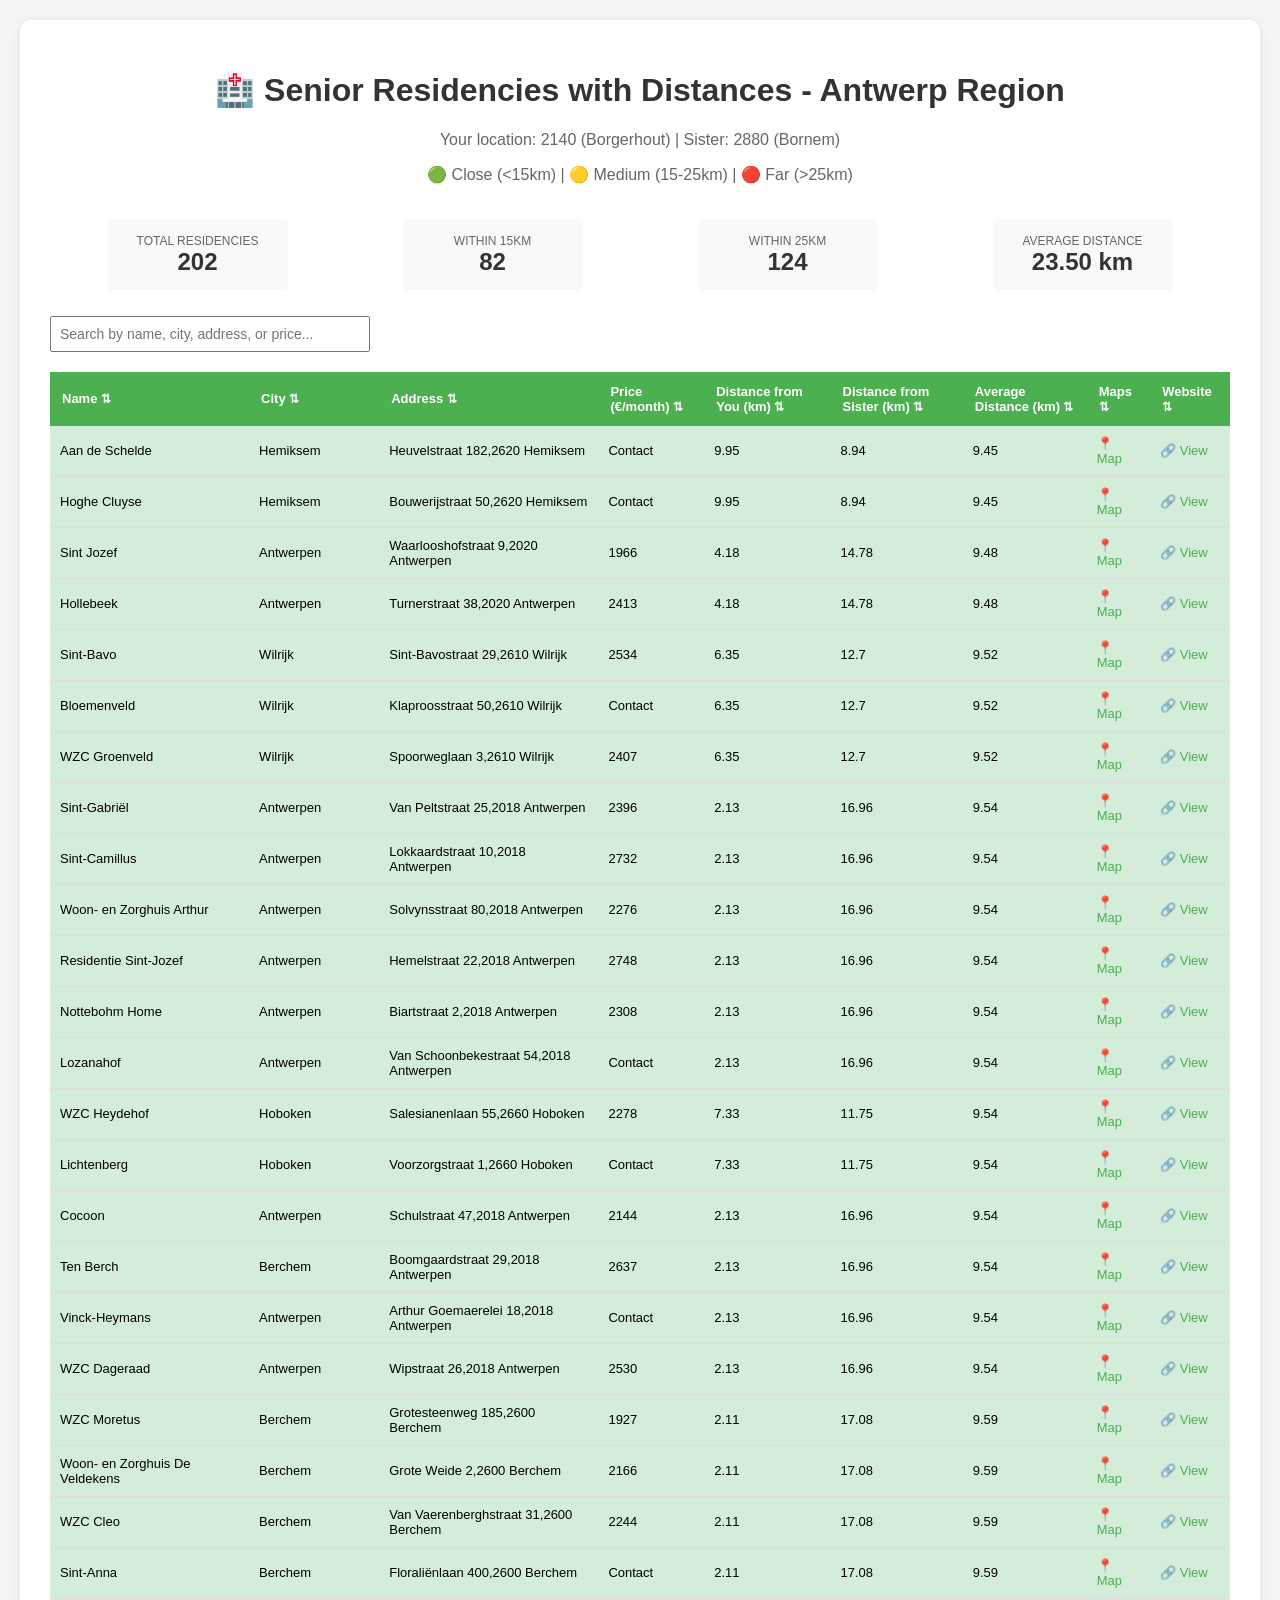
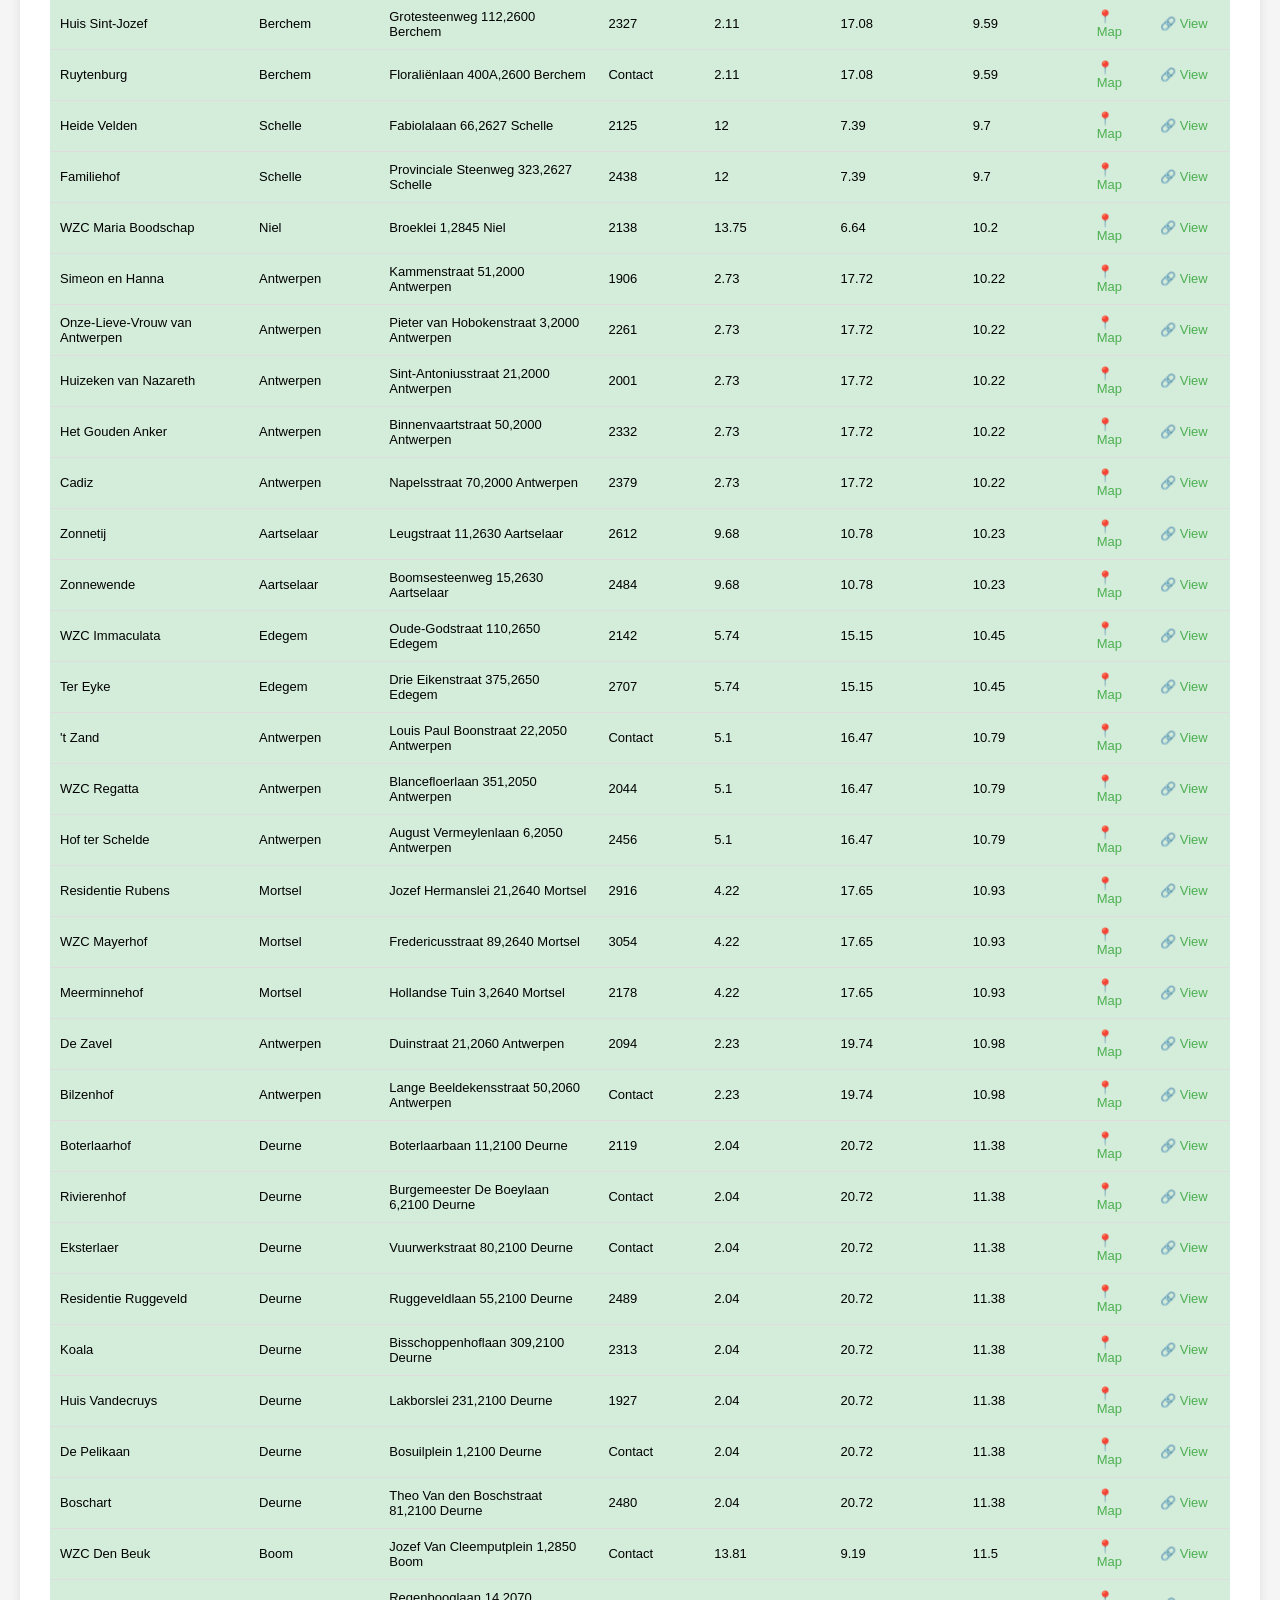
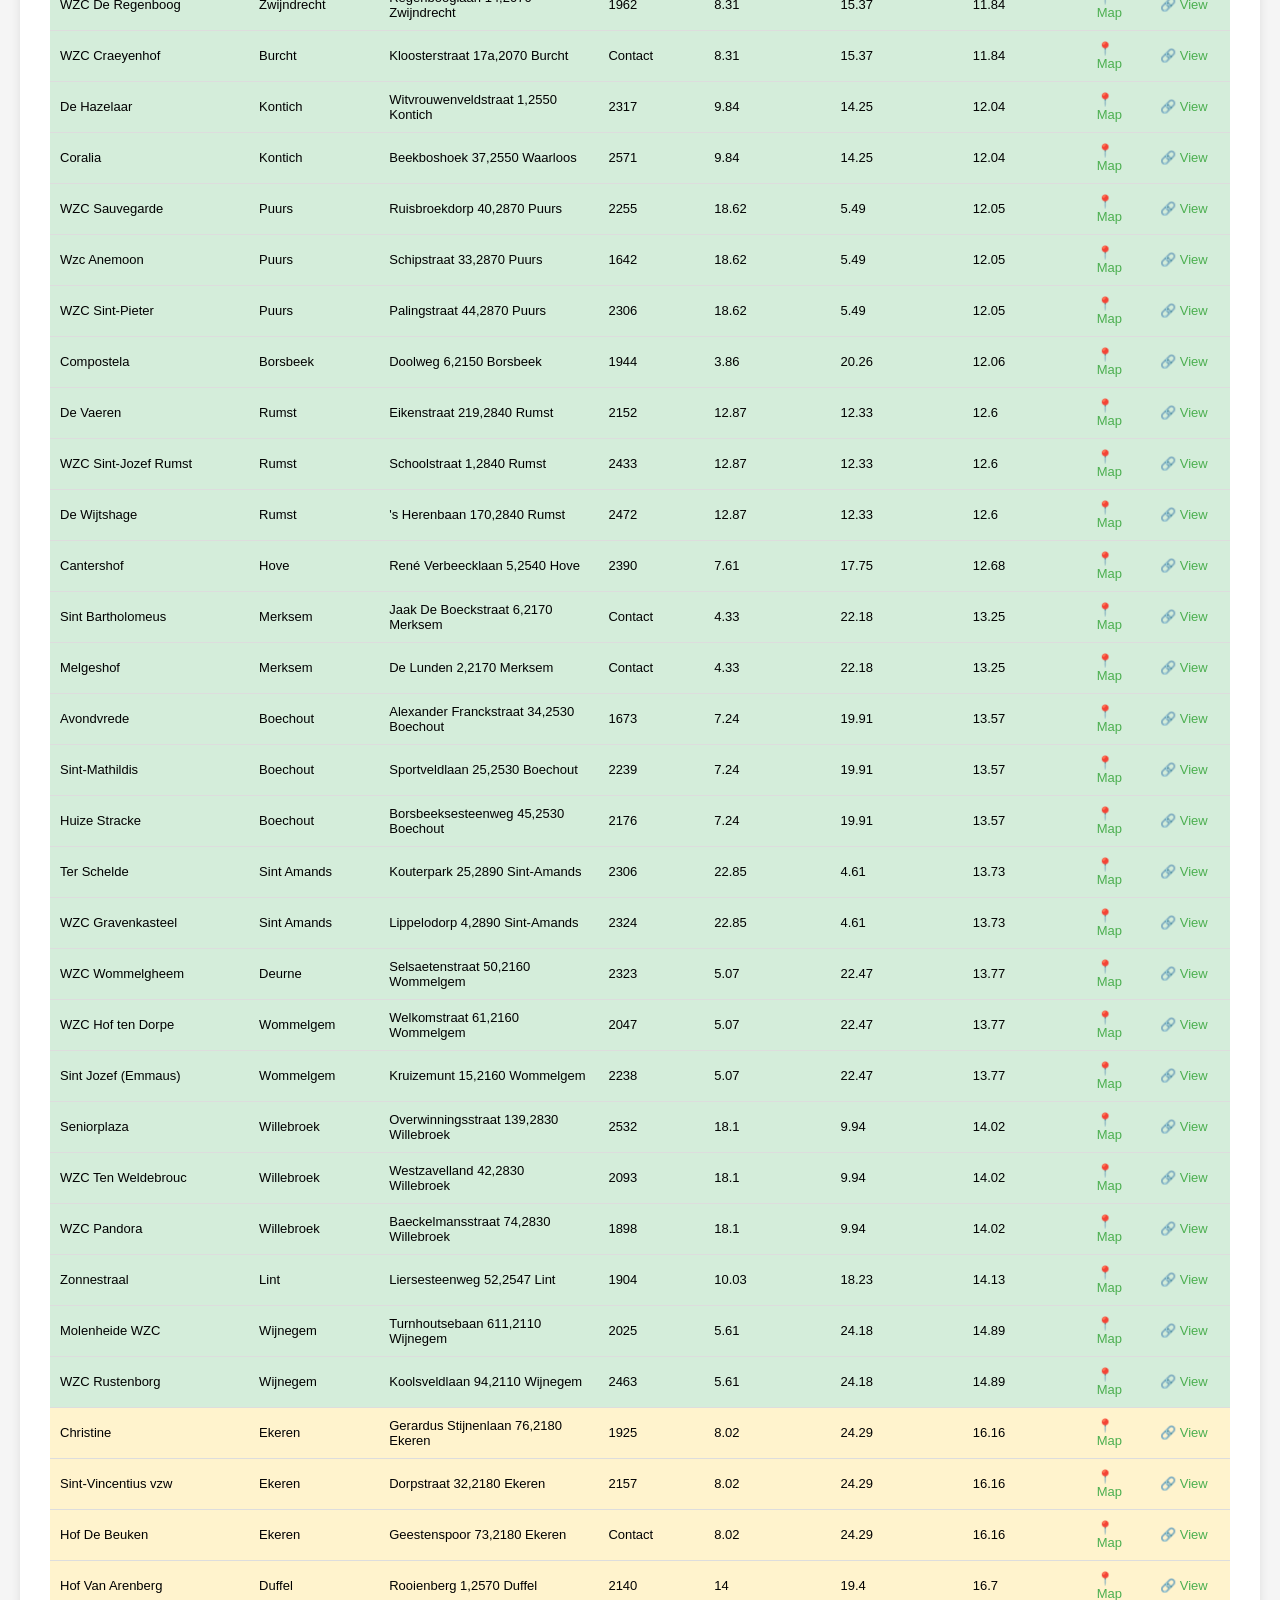
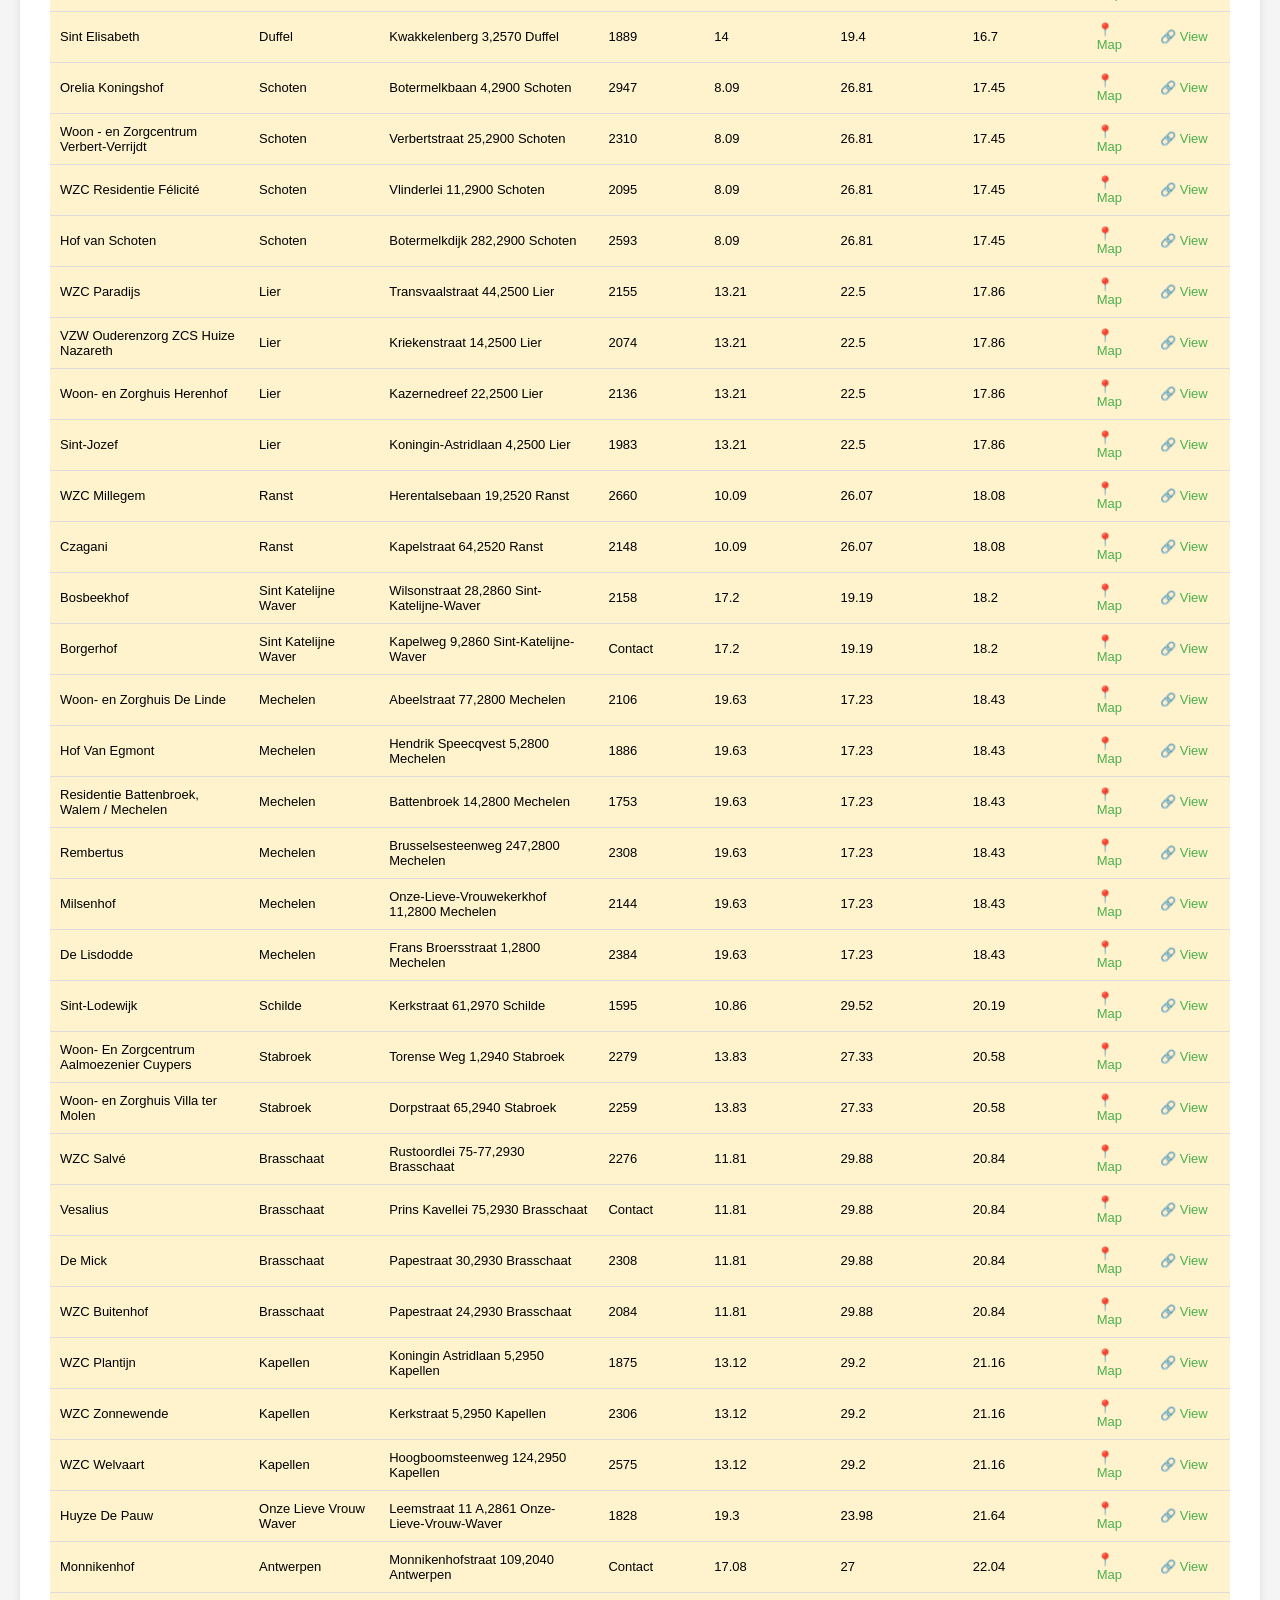
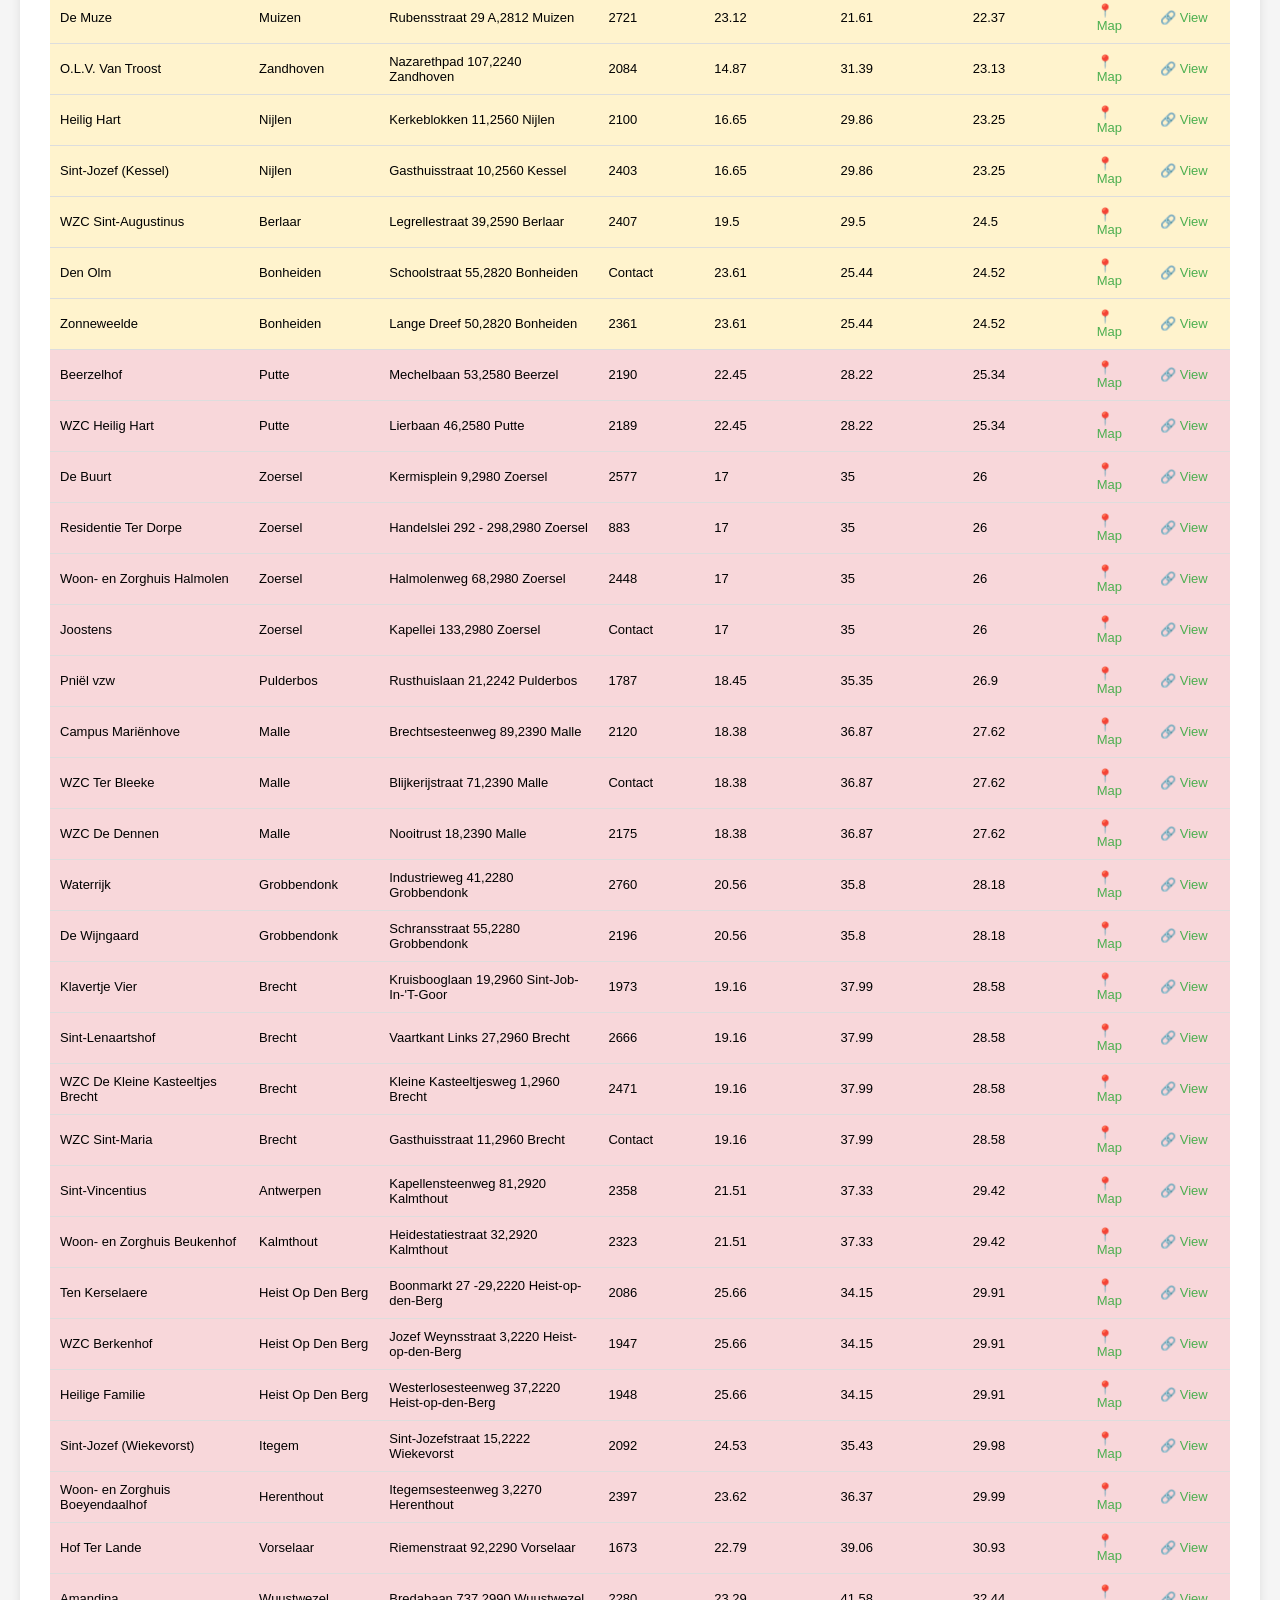
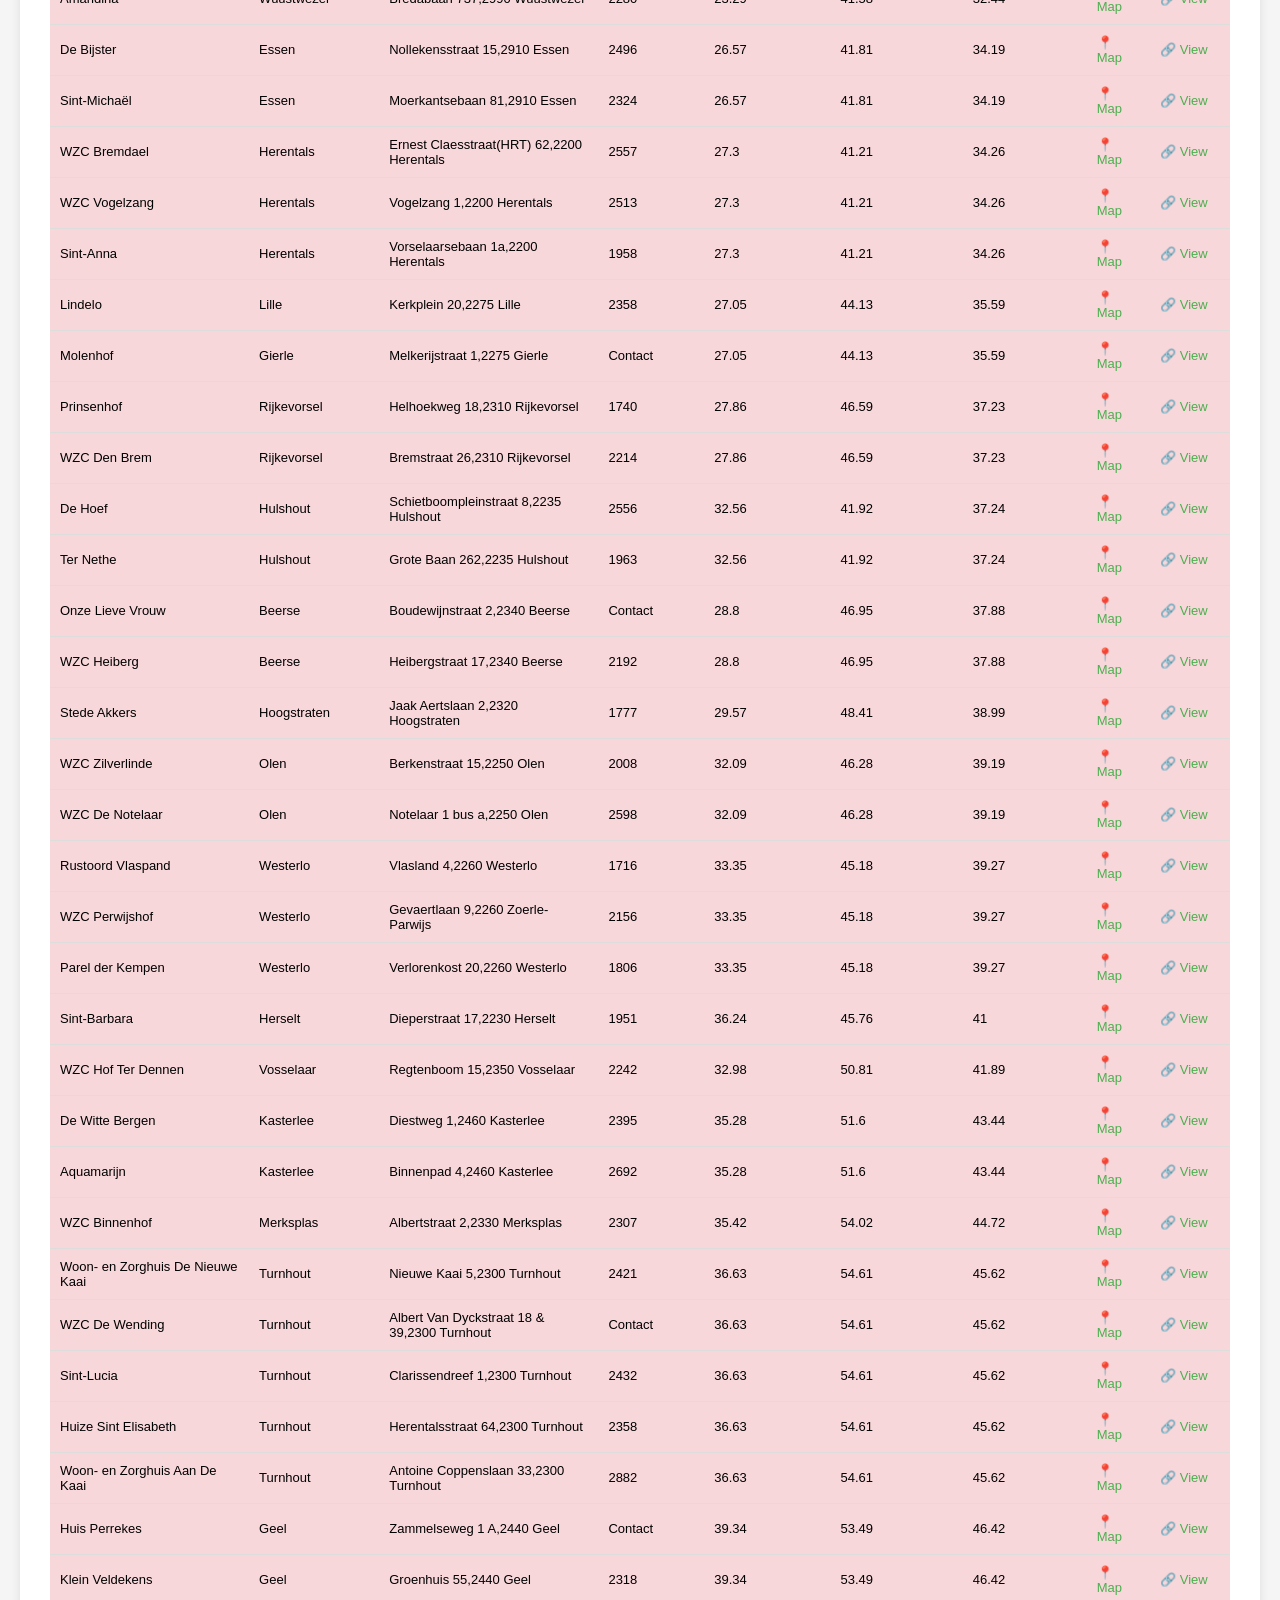
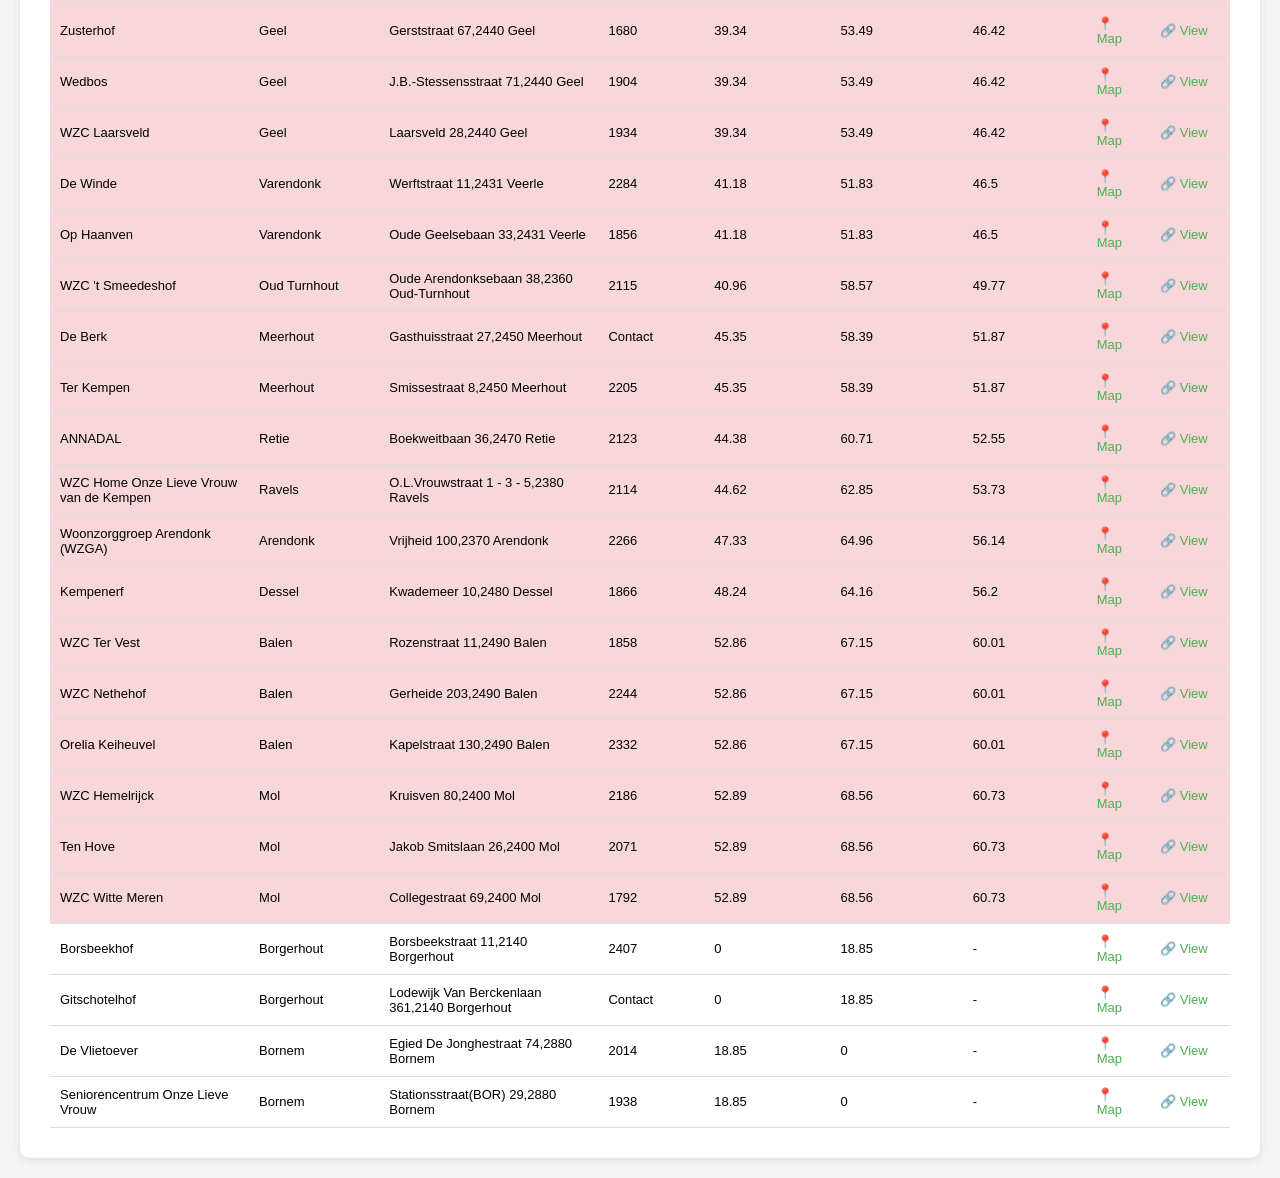
==== residencies.html @ 4c6f455d "Add files via upload" ====
<!DOCTYPE html>
<html>
<head>
    <meta charset="UTF-8">
    <title>Senior Residencies with Distances - Antwerp</title>
    <style>
        body { 
            font-family: Arial, sans-serif; 
            margin: 20px; 
            background: #f5f5f5; 
        }
        .container { 
            max-width: 1600px; 
            margin: 0 auto; 
            background: white; 
            padding: 30px; 
            border-radius: 10px; 
            box-shadow: 0 2px 10px rgba(0,0,0,0.1); 
        }
        h1 { 
            color: #333; 
            text-align: center; 
        }
        .info { 
            text-align: center; 
            color: #666; 
            margin-bottom: 30px; 
        }
        .stats {
            display: flex;
            justify-content: space-around;
            margin: 20px 0;
            flex-wrap: wrap;
        }
        .stat-box {
            background: #f8f9fa;
            padding: 15px;
            border-radius: 5px;
            text-align: center;
            min-width: 150px;
            margin: 5px;
        }
        .stat-label {
            font-size: 12px;
            color: #666;
            text-transform: uppercase;
        }
        .stat-value {
            font-size: 24px;
            font-weight: bold;
            color: #333;
        }
        table { 
            width: 100%; 
            border-collapse: collapse; 
            margin-top: 20px; 
            font-size: 13px; 
        }
        th { 
            background: #4CAF50; 
            color: white; 
            padding: 12px; 
            text-align: left; 
            cursor: pointer; 
            position: sticky; 
            top: 0; 
            user-select: none;
        }
        th:hover { 
            background: #45a049; 
        }
        th::after {
            content: ' ⇅';
            font-size: 12px;
        }
        td { 
            padding: 10px; 
            border-bottom: 1px solid #ddd; 
        }
        tr:hover { 
            background: #f5f5f5; 
        }
        .close { 
            background-color: #d4edda; 
        }
        .medium { 
            background-color: #fff3cd; 
        }
        .far { 
            background-color: #f8d7da; 
        }
        a { 
            color: #4CAF50; 
            text-decoration: none; 
        }
        a:hover { 
            text-decoration: underline; 
        }
        .filter { 
            margin: 20px 0; 
        }
        input { 
            padding: 8px; 
            width: 300px; 
            font-size: 14px; 
        }
    </style>
</head>
<body>
    <div class="container">
        <h1>🏥 Senior Residencies with Distances - Antwerp Region</h1>
        <div class="info">
            <p>Your location: 2140 (Borgerhout) | Sister: 2880 (Bornem)</p>
            <p>🟢 Close (<15km) | 🟡 Medium (15-25km) | 🔴 Far (>25km)</p>
        </div>
        
        <div class="stats" id="stats">
            <div class="stat-box">
                <div class="stat-label">Total Residencies</div>
                <div class="stat-value" id="totalCount">-</div>
            </div>
            <div class="stat-box">
                <div class="stat-label">Within 15km</div>
                <div class="stat-value" id="closeCount">-</div>
            </div>
            <div class="stat-box">
                <div class="stat-label">Within 25km</div>
                <div class="stat-value" id="mediumCount">-</div>
            </div>
            <div class="stat-box">
                <div class="stat-label">Average Distance</div>
                <div class="stat-value" id="avgDistance">-</div>
            </div>
        </div>
        
        <div class="filter">
            <input type="text" id="searchInput" onkeyup="filterTable()" placeholder="Search by name, city, address, or price...">
        </div>
        
        <table id="residencyTable">
            <thead>
                <tr>
                    <th onclick="sortTable(0)">Name</th>
                    <th onclick="sortTable(1)">City</th>
                    <th onclick="sortTable(2)">Address</th>
                    <th onclick="sortTable(3)">Price (€/month)</th>
                    <th onclick="sortTable(4)">Distance from You (km)</th>
                    <th onclick="sortTable(5)">Distance from Sister (km)</th>
                    <th onclick="sortTable(6)">Average Distance (km)</th>
                    <th>Maps</th>
                    <th>Website</th>
                </tr>
            </thead>
            <tbody id="tableBody">
            </tbody>
        </table>
    </div>

    <script>
        // Embedded JSON data
        const residenciesData = [{"n":"Aan de Schelde","c":"Hemiksem","a":"Heuvelstraat 182,2620 Hemiksem","p":"Contact","m":"https://www.google.com/maps/search/?api=1&query=Heuvelstraat%20182%2C2620%20Hemiksem","u":"https://www.woonzorgweb.be/rusthuizen/antwerpen/hemiksem/woonzorgcentrum-aan-de-schelde","dy":9.95,"ds":8.94,"da":9.45},{"n":"Hoghe Cluyse","c":"Hemiksem","a":"Bouwerijstraat 50,2620 Hemiksem","p":"Contact","m":"https://www.google.com/maps/search/?api=1&query=Bouwerijstraat%2050%2C2620%20Hemiksem","u":"https://www.woonzorgweb.be/rusthuizen/antwerpen/hemiksem/hoghe-cluyse","dy":9.95,"ds":8.94,"da":9.45},{"n":"Sint Jozef","c":"Antwerpen","a":"Waarlooshofstraat 9,2020 Antwerpen","p":"1966","m":"https://www.google.com/maps/search/?api=1&query=Waarlooshofstraat%209%2C2020%20Antwerpen","u":"https://www.woonzorgweb.be/rusthuizen/antwerpen/antwerpen/sint-jozef","dy":4.18,"ds":14.78,"da":9.48},{"n":"Hollebeek","c":"Antwerpen","a":"Turnerstraat 38,2020 Antwerpen","p":"2413","m":"https://www.google.com/maps/search/?api=1&query=Turnerstraat%2038%2C2020%20Antwerpen","u":"https://www.woonzorgweb.be/rusthuizen/antwerpen/antwerpen/woonzorgcampus-hollebeek","dy":4.18,"ds":14.78,"da":9.48},{"n":"Sint-Bavo","c":"Wilrijk","a":"Sint-Bavostraat 29,2610 Wilrijk","p":"2534","m":"https://www.google.com/maps/search/?api=1&query=Sint-Bavostraat%2029%2C2610%20Wilrijk","u":"https://www.woonzorgweb.be/rusthuizen/antwerpen/wilrijk/sint-bavo","dy":6.35,"ds":12.7,"da":9.52},{"n":"Bloemenveld","c":"Wilrijk","a":"Klaproosstraat 50,2610 Wilrijk","p":"Contact","m":"https://www.google.com/maps/search/?api=1&query=Klaproosstraat%2050%2C2610%20Wilrijk","u":"https://www.woonzorgweb.be/rusthuizen/antwerpen/wilrijk/huize-bloemenveld","dy":6.35,"ds":12.7,"da":9.52},{"n":"WZC Groenveld","c":"Wilrijk","a":"Spoorweglaan 3,2610 Wilrijk","p":"2407","m":"https://www.google.com/maps/search/?api=1&query=Spoorweglaan%203%2C2610%20Wilrijk","u":"https://www.woonzorgweb.be/rusthuizen/antwerpen/wilrijk/wzc-groenveld","dy":6.35,"ds":12.7,"da":9.52},{"n":"Sint-Gabriël","c":"Antwerpen","a":"Van Peltstraat 25,2018 Antwerpen","p":"2396","m":"https://www.google.com/maps/search/?api=1&query=Van%20Peltstraat%2025%2C2018%20Antwerpen","u":"https://www.woonzorgweb.be/rusthuizen/antwerpen/antwerpen/sint-gabriel-0","dy":2.13,"ds":16.96,"da":9.54},{"n":"Sint-Camillus","c":"Antwerpen","a":"Lokkaardstraat 10,2018 Antwerpen","p":"2732","m":"https://www.google.com/maps/search/?api=1&query=Lokkaardstraat%2010%2C2018%20Antwerpen","u":"https://www.woonzorgweb.be/rusthuizen/antwerpen/antwerpen/gemeenschapshuis-sint-camillus","dy":2.13,"ds":16.96,"da":9.54},{"n":"Woon- en Zorghuis Arthur","c":"Antwerpen","a":"Solvynsstraat 80,2018 Antwerpen","p":"2276","m":"https://www.google.com/maps/search/?api=1&query=Solvynsstraat%2080%2C2018%20Antwerpen","u":"https://www.woonzorgweb.be/rusthuizen/antwerpen/antwerpen/residentie-arthur","dy":2.13,"ds":16.96,"da":9.54},{"n":"Residentie Sint-Jozef","c":"Antwerpen","a":"Hemelstraat 22,2018 Antwerpen","p":"2748","m":"https://www.google.com/maps/search/?api=1&query=Hemelstraat%2022%2C2018%20Antwerpen","u":"https://www.woonzorgweb.be/rusthuizen/antwerpen/antwerpen/residentie-sint-jozef","dy":2.13,"ds":16.96,"da":9.54},{"n":"Nottebohm Home","c":"Antwerpen","a":"Biartstraat 2,2018 Antwerpen","p":"2308","m":"https://www.google.com/maps/search/?api=1&query=Biartstraat%202%2C2018%20Antwerpen","u":"https://www.woonzorgweb.be/rusthuizen/antwerpen/antwerpen/nottebohm-home","dy":2.13,"ds":16.96,"da":9.54},{"n":"Lozanahof","c":"Antwerpen","a":"Van Schoonbekestraat 54,2018 Antwerpen","p":"Contact","m":"https://www.google.com/maps/search/?api=1&query=Van%20Schoonbekestraat%2054%2C2018%20Antwerpen","u":"https://www.woonzorgweb.be/rusthuizen/antwerpen/antwerpen/lozanahof","dy":2.13,"ds":16.96,"da":9.54},{"n":"WZC Heydehof","c":"Hoboken","a":"Salesianenlaan 55,2660 Hoboken","p":"2278","m":"https://www.google.com/maps/search/?api=1&query=Salesianenlaan%2055%2C2660%20Hoboken","u":"https://www.woonzorgweb.be/rusthuizen/antwerpen/hoboken/wzc-heydehof","dy":7.33,"ds":11.75,"da":9.54},{"n":"Lichtenberg","c":"Hoboken","a":"Voorzorgstraat 1,2660 Hoboken","p":"Contact","m":"https://www.google.com/maps/search/?api=1&query=Voorzorgstraat%201%2C2660%20Hoboken","u":"https://www.woonzorgweb.be/rusthuizen/antwerpen/hoboken/residentie-lichtenberg","dy":7.33,"ds":11.75,"da":9.54},{"n":"Cocoon","c":"Antwerpen","a":"Schulstraat 47,2018 Antwerpen","p":"2144","m":"https://www.google.com/maps/search/?api=1&query=Schulstraat%2047%2C2018%20Antwerpen","u":"https://www.woonzorgweb.be/rusthuizen/antwerpen/antwerpen/cocoon","dy":2.13,"ds":16.96,"da":9.54},{"n":"Ten Berch","c":"Berchem","a":"Boomgaardstraat 29,2018 Antwerpen","p":"2637","m":"https://www.google.com/maps/search/?api=1&query=Boomgaardstraat%2029%2C2018%20Antwerpen","u":"https://www.woonzorgweb.be/rusthuizen/antwerpen/berchem/woonzorgcentrum-ten-berch","dy":2.13,"ds":16.96,"da":9.54},{"n":"Vinck-Heymans","c":"Antwerpen","a":"Arthur Goemaerelei 18,2018 Antwerpen","p":"Contact","m":"https://www.google.com/maps/search/?api=1&query=Arthur%20Goemaerelei%2018%2C2018%20Antwerpen","u":"https://www.woonzorgweb.be/rusthuizen/antwerpen/antwerpen/vinck-heymans","dy":2.13,"ds":16.96,"da":9.54},{"n":"WZC Dageraad","c":"Antwerpen","a":"Wipstraat 26,2018 Antwerpen","p":"2530","m":"https://www.google.com/maps/search/?api=1&query=Wipstraat%2026%2C2018%20Antwerpen","u":"https://www.woonzorgweb.be/rusthuizen/antwerpen/antwerpen/wzc-dageraad","dy":2.13,"ds":16.96,"da":9.54},{"n":"WZC Moretus","c":"Berchem","a":"Grotesteenweg 185,2600 Berchem","p":"1927","m":"https://www.google.com/maps/search/?api=1&query=Grotesteenweg%20185%2C2600%20Berchem","u":"https://www.woonzorgweb.be/rusthuizen/antwerpen/berchem/residentie-moretus","dy":2.11,"ds":17.08,"da":9.59},{"n":"Woon- en Zorghuis De Veldekens","c":"Berchem","a":"Grote Weide 2,2600 Berchem","p":"2166","m":"https://www.google.com/maps/search/?api=1&query=Grote%20Weide%202%2C2600%20Berchem","u":"https://www.woonzorgweb.be/rusthuizen/antwerpen/berchem/residentie-de-veldekens","dy":2.11,"ds":17.08,"da":9.59},{"n":"WZC Cleo","c":"Berchem","a":"Van Vaerenberghstraat 31,2600 Berchem","p":"2244","m":"https://www.google.com/maps/search/?api=1&query=Van%20Vaerenberghstraat%2031%2C2600%20Berchem","u":"https://www.woonzorgweb.be/rusthuizen/antwerpen/berchem/cleo","dy":2.11,"ds":17.08,"da":9.59},{"n":"Sint-Anna","c":"Berchem","a":"Floraliënlaan 400,2600 Berchem","p":"Contact","m":"https://www.google.com/maps/search/?api=1&query=Florali%C3%ABnlaan%20400%2C2600%20Berchem","u":"https://www.woonzorgweb.be/rusthuizen/antwerpen/berchem/sint-anna","dy":2.11,"ds":17.08,"da":9.59},{"n":"Huis Sint-Jozef","c":"Berchem","a":"Grotesteenweg 112,2600 Berchem","p":"2327","m":"https://www.google.com/maps/search/?api=1&query=Grotesteenweg%20112%2C2600%20Berchem","u":"https://www.woonzorgweb.be/rusthuizen/antwerpen/berchem/home-sint-jozef","dy":2.11,"ds":17.08,"da":9.59},{"n":"Ruytenburg","c":"Berchem","a":"Floraliënlaan 400A,2600 Berchem","p":"Contact","m":"https://www.google.com/maps/search/?api=1&query=Florali%C3%ABnlaan%20400A%2C2600%20Berchem","u":"https://www.woonzorgweb.be/rusthuizen/antwerpen/berchem/woonzorgcentrum-ruytenburg","dy":2.11,"ds":17.08,"da":9.59},{"n":"Heide Velden","c":"Schelle","a":"Fabiolalaan 66,2627 Schelle","p":"2125","m":"https://www.google.com/maps/search/?api=1&query=Fabiolalaan%2066%2C2627%20Schelle","u":"https://www.woonzorgweb.be/rusthuizen/antwerpen/schelle/heide-velden","dy":12.0,"ds":7.39,"da":9.7},{"n":"Familiehof","c":"Schelle","a":"Provinciale Steenweg 323,2627 Schelle","p":"2438","m":"https://www.google.com/maps/search/?api=1&query=Provinciale%20Steenweg%20323%2C2627%20Schelle","u":"https://www.woonzorgweb.be/rusthuizen/antwerpen/schelle/woonzorgcentrum-familiehof","dy":12.0,"ds":7.39,"da":9.7},{"n":"WZC Maria Boodschap","c":"Niel","a":"Broeklei 1,2845 Niel","p":"2138","m":"https://www.google.com/maps/search/?api=1&query=Broeklei%201%2C2845%20Niel","u":"https://www.woonzorgweb.be/rusthuizen/antwerpen/niel/rvt-maria-boodschap","dy":13.75,"ds":6.64,"da":10.2},{"n":"Simeon en Hanna","c":"Antwerpen","a":"Kammenstraat 51,2000 Antwerpen","p":"1906","m":"https://www.google.com/maps/search/?api=1&query=Kammenstraat%2051%2C2000%20Antwerpen","u":"https://www.woonzorgweb.be/rusthuizen/antwerpen/antwerpen/simeon-en-hanna","dy":2.73,"ds":17.72,"da":10.22},{"n":"Onze-Lieve-Vrouw van Antwerpen","c":"Antwerpen","a":"Pieter van Hobokenstraat 3,2000 Antwerpen","p":"2261","m":"https://www.google.com/maps/search/?api=1&query=Pieter%20van%20Hobokenstraat%203%2C2000%20Antwerpen","u":"https://www.woonzorgweb.be/rusthuizen/antwerpen/antwerpen/onze-lieve-vrouw-van-antwerpen","dy":2.73,"ds":17.72,"da":10.22},{"n":"Huizeken van Nazareth","c":"Antwerpen","a":"Sint-Antoniusstraat 21,2000 Antwerpen","p":"2001","m":"https://www.google.com/maps/search/?api=1&query=Sint-Antoniusstraat%2021%2C2000%20Antwerpen","u":"https://www.woonzorgweb.be/rusthuizen/antwerpen/antwerpen/het-huizeken-van-nazareth","dy":2.73,"ds":17.72,"da":10.22},{"n":"Het Gouden Anker","c":"Antwerpen","a":"Binnenvaartstraat 50,2000 Antwerpen","p":"2332","m":"https://www.google.com/maps/search/?api=1&query=Binnenvaartstraat%2050%2C2000%20Antwerpen","u":"https://www.woonzorgweb.be/rusthuizen/antwerpen/antwerpen/het-gouden-anker","dy":2.73,"ds":17.72,"da":10.22},{"n":"Cadiz","c":"Antwerpen","a":"Napelsstraat 70,2000 Antwerpen","p":"2379","m":"https://www.google.com/maps/search/?api=1&query=Napelsstraat%2070%2C2000%20Antwerpen","u":"https://www.woonzorgweb.be/rusthuizen/antwerpen/antwerpen/wzc-cadiz","dy":2.73,"ds":17.72,"da":10.22},{"n":"Zonnetij","c":"Aartselaar","a":"Leugstraat 11,2630 Aartselaar","p":"2612","m":"https://www.google.com/maps/search/?api=1&query=Leugstraat%2011%2C2630%20Aartselaar","u":"https://www.woonzorgweb.be/rusthuizen/antwerpen/aartselaar/zonnetij","dy":9.68,"ds":10.78,"da":10.23},{"n":"Zonnewende","c":"Aartselaar","a":"Boomsesteenweg 15,2630 Aartselaar","p":"2484","m":"https://www.google.com/maps/search/?api=1&query=Boomsesteenweg%2015%2C2630%20Aartselaar","u":"https://www.woonzorgweb.be/rusthuizen/antwerpen/aartselaar/zonnewende","dy":9.68,"ds":10.78,"da":10.23},{"n":"WZC Immaculata","c":"Edegem","a":"Oude-Godstraat 110,2650 Edegem","p":"2142","m":"https://www.google.com/maps/search/?api=1&query=Oude-Godstraat%20110%2C2650%20Edegem","u":"https://www.woonzorgweb.be/rusthuizen/antwerpen/edegem/immaculata","dy":5.74,"ds":15.15,"da":10.45},{"n":"Ter Eyke","c":"Edegem","a":"Drie Eikenstraat 375,2650 Edegem","p":"2707","m":"https://www.google.com/maps/search/?api=1&query=Drie%20Eikenstraat%20375%2C2650%20Edegem","u":"https://www.woonzorgweb.be/rusthuizen/antwerpen/edegem/woonzorgcentrum-ter-eyke","dy":5.74,"ds":15.15,"da":10.45},{"n":"'t Zand","c":"Antwerpen","a":"Louis Paul Boonstraat 22,2050 Antwerpen","p":"Contact","m":"https://www.google.com/maps/search/?api=1&query=Louis%20Paul%20Boonstraat%2022%2C2050%20Antwerpen","u":"https://www.woonzorgweb.be/rusthuizen/antwerpen/antwerpen/woonzorgcentrum-t-zand","dy":5.1,"ds":16.47,"da":10.79},{"n":"WZC Regatta","c":"Antwerpen","a":"Blancefloerlaan 351,2050 Antwerpen","p":"2044","m":"https://www.google.com/maps/search/?api=1&query=Blancefloerlaan%20351%2C2050%20Antwerpen","u":"https://www.woonzorgweb.be/rusthuizen/antwerpen/antwerpen/wzc-regatta","dy":5.1,"ds":16.47,"da":10.79},{"n":"Hof ter Schelde","c":"Antwerpen","a":"August Vermeylenlaan 6,2050 Antwerpen","p":"2456","m":"https://www.google.com/maps/search/?api=1&query=August%20Vermeylenlaan%206%2C2050%20Antwerpen","u":"https://www.woonzorgweb.be/rusthuizen/antwerpen/antwerpen/hof-ter-schelde","dy":5.1,"ds":16.47,"da":10.79},{"n":"Residentie Rubens","c":"Mortsel","a":"Jozef Hermanslei 21,2640 Mortsel","p":"2916","m":"https://www.google.com/maps/search/?api=1&query=Jozef%20Hermanslei%2021%2C2640%20Mortsel","u":"https://www.woonzorgweb.be/rusthuizen/antwerpen/mortsel/rubens","dy":4.22,"ds":17.65,"da":10.93},{"n":"WZC Mayerhof","c":"Mortsel","a":"Fredericusstraat 89,2640 Mortsel","p":"3054","m":"https://www.google.com/maps/search/?api=1&query=Fredericusstraat%2089%2C2640%20Mortsel","u":"https://www.woonzorgweb.be/rusthuizen/antwerpen/mortsel/residentie-mayerhof","dy":4.22,"ds":17.65,"da":10.93},{"n":"Meerminnehof","c":"Mortsel","a":"Hollandse Tuin 3,2640 Mortsel","p":"2178","m":"https://www.google.com/maps/search/?api=1&query=Hollandse%20Tuin%203%2C2640%20Mortsel","u":"https://www.woonzorgweb.be/rusthuizen/antwerpen/mortsel/meerminne","dy":4.22,"ds":17.65,"da":10.93},{"n":"De Zavel","c":"Antwerpen","a":"Duinstraat 21,2060 Antwerpen","p":"2094","m":"https://www.google.com/maps/search/?api=1&query=Duinstraat%2021%2C2060%20Antwerpen","u":"https://www.woonzorgweb.be/rusthuizen/antwerpen/antwerpen/wzc-de-zavel","dy":2.23,"ds":19.74,"da":10.98},{"n":"Bilzenhof","c":"Antwerpen","a":"Lange Beeldekensstraat 50,2060 Antwerpen","p":"Contact","m":"https://www.google.com/maps/search/?api=1&query=Lange%20Beeldekensstraat%2050%2C2060%20Antwerpen","u":"https://www.woonzorgweb.be/rusthuizen/antwerpen/antwerpen/bilzenhof","dy":2.23,"ds":19.74,"da":10.98},{"n":"Boterlaarhof","c":"Deurne","a":"Boterlaarbaan 11,2100 Deurne","p":"2119","m":"https://www.google.com/maps/search/?api=1&query=Boterlaarbaan%2011%2C2100%20Deurne","u":"https://www.woonzorgweb.be/rusthuizen/antwerpen/deurne/rvt-boterlaarhof","dy":2.04,"ds":20.72,"da":11.38},{"n":"Rivierenhof","c":"Deurne","a":"Burgemeester De Boeylaan 6,2100 Deurne","p":"Contact","m":"https://www.google.com/maps/search/?api=1&query=Burgemeester%20De%20Boeylaan%206%2C2100%20Deurne","u":"https://www.woonzorgweb.be/rusthuizen/antwerpen/deurne/de-tol","dy":2.04,"ds":20.72,"da":11.38},{"n":"Eksterlaer","c":"Deurne","a":"Vuurwerkstraat 80,2100 Deurne","p":"Contact","m":"https://www.google.com/maps/search/?api=1&query=Vuurwerkstraat%2080%2C2100%20Deurne","u":"https://www.woonzorgweb.be/rusthuizen/antwerpen/deurne/woonzorgcentrum-eksterlaer","dy":2.04,"ds":20.72,"da":11.38},{"n":"Residentie Ruggeveld","c":"Deurne","a":"Ruggeveldlaan 55,2100 Deurne","p":"2489","m":"https://www.google.com/maps/search/?api=1&query=Ruggeveldlaan%2055%2C2100%20Deurne","u":"https://www.woonzorgweb.be/rusthuizen/antwerpen/deurne/residentie-ruggeveld","dy":2.04,"ds":20.72,"da":11.38},{"n":"Koala","c":"Deurne","a":"Bisschoppenhoflaan 309,2100 Deurne","p":"2313","m":"https://www.google.com/maps/search/?api=1&query=Bisschoppenhoflaan%20309%2C2100%20Deurne","u":"https://www.woonzorgweb.be/rusthuizen/antwerpen/deurne/koala","dy":2.04,"ds":20.72,"da":11.38},{"n":"Huis Vandecruys","c":"Deurne","a":"Lakborslei 231,2100 Deurne","p":"1927","m":"https://www.google.com/maps/search/?api=1&query=Lakborslei%20231%2C2100%20Deurne","u":"https://www.woonzorgweb.be/rusthuizen/antwerpen/deurne/huis-vandecruys","dy":2.04,"ds":20.72,"da":11.38},{"n":"De Pelikaan","c":"Deurne","a":"Bosuilplein 1,2100 Deurne","p":"Contact","m":"https://www.google.com/maps/search/?api=1&query=Bosuilplein%201%2C2100%20Deurne","u":"https://www.woonzorgweb.be/rusthuizen/antwerpen/deurne/de-pelikaan","dy":2.04,"ds":20.72,"da":11.38},{"n":"Boschart","c":"Deurne","a":"Theo Van den Boschstraat 81,2100 Deurne","p":"2480","m":"https://www.google.com/maps/search/?api=1&query=Theo%20Van%20den%20Boschstraat%2081%2C2100%20Deurne","u":"https://www.woonzorgweb.be/rusthuizen/antwerpen/deurne/wzc-Boschart","dy":2.04,"ds":20.72,"da":11.38},{"n":"WZC Den Beuk","c":"Boom","a":"Jozef Van Cleemputplein 1,2850 Boom","p":"Contact","m":"https://www.google.com/maps/search/?api=1&query=Jozef%20Van%20Cleemputplein%201%2C2850%20Boom","u":"https://www.woonzorgweb.be/rusthuizen/antwerpen/boom/den-beuk","dy":13.81,"ds":9.19,"da":11.5},{"n":"WZC De Regenboog","c":"Zwijndrecht","a":"Regenbooglaan 14,2070 Zwijndrecht","p":"1962","m":"https://www.google.com/maps/search/?api=1&query=Regenbooglaan%2014%2C2070%20Zwijndrecht","u":"https://www.woonzorgweb.be/rusthuizen/antwerpen/zwijndrecht/de-regenboog","dy":8.31,"ds":15.37,"da":11.84},{"n":"WZC Craeyenhof","c":"Burcht","a":"Kloosterstraat 17a,2070 Burcht","p":"Contact","m":"https://www.google.com/maps/search/?api=1&query=Kloosterstraat%2017a%2C2070%20Burcht","u":"https://www.woonzorgweb.be/rusthuizen/antwerpen/burcht/woonzorgcentrum-Craeyenhof","dy":8.31,"ds":15.37,"da":11.84},{"n":"De Hazelaar","c":"Kontich","a":"Witvrouwenveldstraat 1,2550 Kontich","p":"2317","m":"https://www.google.com/maps/search/?api=1&query=Witvrouwenveldstraat%201%2C2550%20Kontich","u":"https://www.woonzorgweb.be/rusthuizen/antwerpen/kontich/de-hazelaar","dy":9.84,"ds":14.25,"da":12.04},{"n":"Coralia","c":"Kontich","a":"Beekboshoek 37,2550 Waarloos","p":"2571","m":"https://www.google.com/maps/search/?api=1&query=Beekboshoek%2037%2C2550%20Waarloos","u":"https://www.woonzorgweb.be/rusthuizen/antwerpen/kontich/wzc-coralia","dy":9.84,"ds":14.25,"da":12.04},{"n":"WZC Sauvegarde","c":"Puurs","a":"Ruisbroekdorp 40,2870 Puurs","p":"2255","m":"https://www.google.com/maps/search/?api=1&query=Ruisbroekdorp%2040%2C2870%20Puurs","u":"https://www.woonzorgweb.be/rusthuizen/antwerpen/puurs/wzc-sauvegarde","dy":18.62,"ds":5.49,"da":12.05},{"n":"Wzc Anemoon","c":"Puurs","a":"Schipstraat 33,2870 Puurs","p":"1642","m":"https://www.google.com/maps/search/?api=1&query=Schipstraat%2033%2C2870%20Puurs","u":"https://www.woonzorgweb.be/rusthuizen/antwerpen/puurs/anemoon","dy":18.62,"ds":5.49,"da":12.05},{"n":"WZC Sint-Pieter","c":"Puurs","a":"Palingstraat 44,2870 Puurs","p":"2306","m":"https://www.google.com/maps/search/?api=1&query=Palingstraat%2044%2C2870%20Puurs","u":"https://www.woonzorgweb.be/rusthuizen/antwerpen/puurs/sint-pieter","dy":18.62,"ds":5.49,"da":12.05},{"n":"Compostela","c":"Borsbeek","a":"Doolweg 6,2150 Borsbeek","p":"1944","m":"https://www.google.com/maps/search/?api=1&query=Doolweg%206%2C2150%20Borsbeek","u":"https://www.woonzorgweb.be/rusthuizen/antwerpen/borsbeek/compostela","dy":3.86,"ds":20.26,"da":12.06},{"n":"De Vaeren","c":"Rumst","a":"Eikenstraat 219,2840 Rumst","p":"2152","m":"https://www.google.com/maps/search/?api=1&query=Eikenstraat%20219%2C2840%20Rumst","u":"https://www.woonzorgweb.be/rusthuizen/antwerpen/rumst/de-vaeren","dy":12.87,"ds":12.33,"da":12.6},{"n":"WZC Sint-Jozef Rumst","c":"Rumst","a":"Schoolstraat 1,2840 Rumst","p":"2433","m":"https://www.google.com/maps/search/?api=1&query=Schoolstraat%201%2C2840%20Rumst","u":"https://www.woonzorgweb.be/rusthuizen/antwerpen/rumst/sint-jozef","dy":12.87,"ds":12.33,"da":12.6},{"n":"De Wijtshage","c":"Rumst","a":"'s Herenbaan 170,2840 Rumst","p":"2472","m":"https://www.google.com/maps/search/?api=1&query=%27s%20Herenbaan%20170%2C2840%20Rumst","u":"https://www.woonzorgweb.be/rusthuizen/antwerpen/rumst/rvt-de-wijtshage","dy":12.87,"ds":12.33,"da":12.6},{"n":"Cantershof","c":"Hove","a":"René Verbeecklaan 5,2540 Hove","p":"2390","m":"https://www.google.com/maps/search/?api=1&query=Ren%C3%A9%20Verbeecklaan%205%2C2540%20Hove","u":"https://www.woonzorgweb.be/rusthuizen/antwerpen/hove/cantershof","dy":7.61,"ds":17.75,"da":12.68},{"n":"Sint Bartholomeus","c":"Merksem","a":"Jaak De Boeckstraat 6,2170 Merksem","p":"Contact","m":"https://www.google.com/maps/search/?api=1&query=Jaak%20De%20Boeckstraat%206%2C2170%20Merksem","u":"https://www.woonzorgweb.be/rusthuizen/antwerpen/merksem/sint-bartholomeus","dy":4.33,"ds":22.18,"da":13.25},{"n":"Melgeshof","c":"Merksem","a":"De Lunden 2,2170 Merksem","p":"Contact","m":"https://www.google.com/maps/search/?api=1&query=De%20Lunden%202%2C2170%20Merksem","u":"https://www.woonzorgweb.be/rusthuizen/antwerpen/merksem/melgeshof","dy":4.33,"ds":22.18,"da":13.25},{"n":"Avondvrede","c":"Boechout","a":"Alexander Franckstraat 34,2530 Boechout","p":"1673","m":"https://www.google.com/maps/search/?api=1&query=Alexander%20Franckstraat%2034%2C2530%20Boechout","u":"https://www.woonzorgweb.be/rusthuizen/antwerpen/boechout/avondvrede","dy":7.24,"ds":19.91,"da":13.57},{"n":"Sint-Mathildis","c":"Boechout","a":"Sportveldlaan 25,2530 Boechout","p":"2239","m":"https://www.google.com/maps/search/?api=1&query=Sportveldlaan%2025%2C2530%20Boechout","u":"https://www.woonzorgweb.be/rusthuizen/antwerpen/boechout/wzc-sint-mathildis","dy":7.24,"ds":19.91,"da":13.57},{"n":"Huize Stracke","c":"Boechout","a":"Borsbeeksesteenweg 45,2530 Boechout","p":"2176","m":"https://www.google.com/maps/search/?api=1&query=Borsbeeksesteenweg%2045%2C2530%20Boechout","u":"https://www.woonzorgweb.be/rusthuizen/antwerpen/boechout/huize-stracke","dy":7.24,"ds":19.91,"da":13.57},{"n":"Ter Schelde","c":"Sint Amands","a":"Kouterpark 25,2890 Sint-Amands","p":"2306","m":"https://www.google.com/maps/search/?api=1&query=Kouterpark%2025%2C2890%20Sint-Amands","u":"https://www.woonzorgweb.be/rusthuizen/antwerpen/sint-amands/ter-schelde","dy":22.85,"ds":4.61,"da":13.73},{"n":"WZC Gravenkasteel","c":"Sint Amands","a":"Lippelodorp 4,2890 Sint-Amands","p":"2324","m":"https://www.google.com/maps/search/?api=1&query=Lippelodorp%204%2C2890%20Sint-Amands","u":"https://www.woonzorgweb.be/rusthuizen/antwerpen/sint-amands/gravenkasteel","dy":22.85,"ds":4.61,"da":13.73},{"n":"WZC Wommelgheem","c":"Deurne","a":"Selsaetenstraat 50,2160 Wommelgem","p":"2323","m":"https://www.google.com/maps/search/?api=1&query=Selsaetenstraat%2050%2C2160%20Wommelgem","u":"https://www.woonzorgweb.be/rusthuizen/antwerpen/deurne/wzc-wommelgheem","dy":5.07,"ds":22.47,"da":13.77},{"n":"WZC Hof ten Dorpe","c":"Wommelgem","a":"Welkomstraat 61,2160 Wommelgem","p":"2047","m":"https://www.google.com/maps/search/?api=1&query=Welkomstraat%2061%2C2160%20Wommelgem","u":"https://www.woonzorgweb.be/rusthuizen/antwerpen/wommelgem/hof-ten-dorpe","dy":5.07,"ds":22.47,"da":13.77},{"n":"Sint Jozef (Emmaus)","c":"Wommelgem","a":"Kruizemunt 15,2160 Wommelgem","p":"2238","m":"https://www.google.com/maps/search/?api=1&query=Kruizemunt%2015%2C2160%20Wommelgem","u":"https://www.woonzorgweb.be/rusthuizen/antwerpen/wommelgem/woon-en-zorgcentrum-sint-jozef","dy":5.07,"ds":22.47,"da":13.77},{"n":"Seniorplaza","c":"Willebroek","a":"Overwinningsstraat 139,2830 Willebroek","p":"2532","m":"https://www.google.com/maps/search/?api=1&query=Overwinningsstraat%20139%2C2830%20Willebroek","u":"https://www.woonzorgweb.be/rusthuizen/antwerpen/willebroek/seniorplaza","dy":18.1,"ds":9.94,"da":14.02},{"n":"WZC Ten Weldebrouc","c":"Willebroek","a":"Westzavelland 42,2830 Willebroek","p":"2093","m":"https://www.google.com/maps/search/?api=1&query=Westzavelland%2042%2C2830%20Willebroek","u":"https://www.woonzorgweb.be/rusthuizen/antwerpen/willebroek/wzc-ten-weldebrouc","dy":18.1,"ds":9.94,"da":14.02},{"n":"WZC Pandora","c":"Willebroek","a":"Baeckelmansstraat 74,2830 Willebroek","p":"1898","m":"https://www.google.com/maps/search/?api=1&query=Baeckelmansstraat%2074%2C2830%20Willebroek","u":"https://www.woonzorgweb.be/rusthuizen/antwerpen/willebroek/pandora","dy":18.1,"ds":9.94,"da":14.02},{"n":"Zonnestraal","c":"Lint","a":"Liersesteenweg 52,2547 Lint","p":"1904","m":"https://www.google.com/maps/search/?api=1&query=Liersesteenweg%2052%2C2547%20Lint","u":"https://www.woonzorgweb.be/rusthuizen/antwerpen/lint/zonnestraal","dy":10.03,"ds":18.23,"da":14.13},{"n":"Molenheide WZC","c":"Wijnegem","a":"Turnhoutsebaan 611,2110 Wijnegem","p":"2025","m":"https://www.google.com/maps/search/?api=1&query=Turnhoutsebaan%20611%2C2110%20Wijnegem","u":"https://www.woonzorgweb.be/rusthuizen/antwerpen/wijnegem/molenheide-wzc","dy":5.61,"ds":24.18,"da":14.89},{"n":"WZC Rustenborg","c":"Wijnegem","a":"Koolsveldlaan 94,2110 Wijnegem","p":"2463","m":"https://www.google.com/maps/search/?api=1&query=Koolsveldlaan%2094%2C2110%20Wijnegem","u":"https://www.woonzorgweb.be/rusthuizen/antwerpen/wijnegem/rustenborg","dy":5.61,"ds":24.18,"da":14.89},{"n":"Christine","c":"Ekeren","a":"Gerardus Stijnenlaan 76,2180 Ekeren","p":"1925","m":"https://www.google.com/maps/search/?api=1&query=Gerardus%20Stijnenlaan%2076%2C2180%20Ekeren","u":"https://www.woonzorgweb.be/rusthuizen/antwerpen/ekeren/rust-en-verzorgingstehuis-christine","dy":8.02,"ds":24.29,"da":16.16},{"n":"Sint-Vincentius vzw","c":"Ekeren","a":"Dorpstraat 32,2180 Ekeren","p":"2157","m":"https://www.google.com/maps/search/?api=1&query=Dorpstraat%2032%2C2180%20Ekeren","u":"https://www.woonzorgweb.be/rusthuizen/antwerpen/ekeren/woonzorgcentrum-sint-vincentius-vzw","dy":8.02,"ds":24.29,"da":16.16},{"n":"Hof De Beuken","c":"Ekeren","a":"Geestenspoor 73,2180 Ekeren","p":"Contact","m":"https://www.google.com/maps/search/?api=1&query=Geestenspoor%2073%2C2180%20Ekeren","u":"https://www.woonzorgweb.be/rusthuizen/antwerpen/ekeren/hof-de-beuken","dy":8.02,"ds":24.29,"da":16.16},{"n":"Hof Van Arenberg","c":"Duffel","a":"Rooienberg 1,2570 Duffel","p":"2140","m":"https://www.google.com/maps/search/?api=1&query=Rooienberg%201%2C2570%20Duffel","u":"https://www.woonzorgweb.be/rusthuizen/antwerpen/duffel/woon-en-zorghuis-hof-van-arenberg","dy":14.0,"ds":19.4,"da":16.7},{"n":"Sint Elisabeth","c":"Duffel","a":"Kwakkelenberg 3,2570 Duffel","p":"1889","m":"https://www.google.com/maps/search/?api=1&query=Kwakkelenberg%203%2C2570%20Duffel","u":"https://www.woonzorgweb.be/rusthuizen/antwerpen/duffel/sint-elisabeth","dy":14.0,"ds":19.4,"da":16.7},{"n":"Orelia Koningshof","c":"Schoten","a":"Botermelkbaan 4,2900 Schoten","p":"2947","m":"https://www.google.com/maps/search/?api=1&query=Botermelkbaan%204%2C2900%20Schoten","u":"https://www.woonzorgweb.be/rusthuizen/antwerpen/schoten/residentie-koningshof","dy":8.09,"ds":26.81,"da":17.45},{"n":"Woon - en Zorgcentrum Verbert-Verrijdt","c":"Schoten","a":"Verbertstraat 25,2900 Schoten","p":"2310","m":"https://www.google.com/maps/search/?api=1&query=Verbertstraat%2025%2C2900%20Schoten","u":"https://www.woonzorgweb.be/rusthuizen/antwerpen/schoten/woon-en-zorgcentrum-verbert-verrijdt","dy":8.09,"ds":26.81,"da":17.45},{"n":"WZC Residentie Félicité","c":"Schoten","a":"Vlinderlei 11,2900 Schoten","p":"2095","m":"https://www.google.com/maps/search/?api=1&query=Vlinderlei%2011%2C2900%20Schoten","u":"https://www.woonzorgweb.be/rusthuizen/antwerpen/schoten/felicite","dy":8.09,"ds":26.81,"da":17.45},{"n":"Hof van Schoten","c":"Schoten","a":"Botermelkdijk 282,2900 Schoten","p":"2593","m":"https://www.google.com/maps/search/?api=1&query=Botermelkdijk%20282%2C2900%20Schoten","u":"https://www.woonzorgweb.be/rusthuizen/antwerpen/schoten/hof-van-schoten-woonzorgcentrum","dy":8.09,"ds":26.81,"da":17.45},{"n":"WZC Paradijs","c":"Lier","a":"Transvaalstraat 44,2500 Lier","p":"2155","m":"https://www.google.com/maps/search/?api=1&query=Transvaalstraat%2044%2C2500%20Lier","u":"https://www.woonzorgweb.be/rusthuizen/antwerpen/lier/wzc-paradijs","dy":13.21,"ds":22.5,"da":17.86},{"n":"VZW Ouderenzorg ZCS Huize Nazareth","c":"Lier","a":"Kriekenstraat 14,2500 Lier","p":"2074","m":"https://www.google.com/maps/search/?api=1&query=Kriekenstraat%2014%2C2500%20Lier","u":"https://www.woonzorgweb.be/rusthuizen/antwerpen/lier/huize-nazareth","dy":13.21,"ds":22.5,"da":17.86},{"n":"Woon- en Zorghuis Herenhof","c":"Lier","a":"Kazernedreef 22,2500 Lier","p":"2136","m":"https://www.google.com/maps/search/?api=1&query=Kazernedreef%2022%2C2500%20Lier","u":"https://www.woonzorgweb.be/rusthuizen/antwerpen/lier/woon-en-zorghuis-herenhof","dy":13.21,"ds":22.5,"da":17.86},{"n":"Sint-Jozef","c":"Lier","a":"Koningin-Astridlaan 4,2500 Lier","p":"1983","m":"https://www.google.com/maps/search/?api=1&query=Koningin-Astridlaan%204%2C2500%20Lier","u":"https://www.woonzorgweb.be/rusthuizen/antwerpen/lier/rvt-sint-jozef","dy":13.21,"ds":22.5,"da":17.86},{"n":"WZC Millegem","c":"Ranst","a":"Herentalsebaan 19,2520 Ranst","p":"2660","m":"https://www.google.com/maps/search/?api=1&query=Herentalsebaan%2019%2C2520%20Ranst","u":"https://www.woonzorgweb.be/rusthuizen/antwerpen/ranst/wzc-millegem","dy":10.09,"ds":26.07,"da":18.08},{"n":"Czagani","c":"Ranst","a":"Kapelstraat 64,2520 Ranst","p":"2148","m":"https://www.google.com/maps/search/?api=1&query=Kapelstraat%2064%2C2520%20Ranst","u":"https://www.woonzorgweb.be/rusthuizen/antwerpen/ranst/czagani","dy":10.09,"ds":26.07,"da":18.08},{"n":"Bosbeekhof","c":"Sint Katelijne Waver","a":"Wilsonstraat 28,2860 Sint-Katelijne-Waver","p":"2158","m":"https://www.google.com/maps/search/?api=1&query=Wilsonstraat%2028%2C2860%20Sint-Katelijne-Waver","u":"https://www.woonzorgweb.be/rusthuizen/antwerpen/sint-katelijne-waver/sint-elisabeth","dy":17.2,"ds":19.19,"da":18.2},{"n":"Borgerhof","c":"Sint Katelijne Waver","a":"Kapelweg 9,2860 Sint-Katelijne-Waver","p":"Contact","m":"https://www.google.com/maps/search/?api=1&query=Kapelweg%209%2C2860%20Sint-Katelijne-Waver","u":"https://www.woonzorgweb.be/rusthuizen/antwerpen/sint-katelijne-waver/woonzorghuis-borgerhof","dy":17.2,"ds":19.19,"da":18.2},{"n":"Woon- en Zorghuis De Linde","c":"Mechelen","a":"Abeelstraat 77,2800 Mechelen","p":"2106","m":"https://www.google.com/maps/search/?api=1&query=Abeelstraat%2077%2C2800%20Mechelen","u":"https://www.woonzorgweb.be/rusthuizen/antwerpen/mechelen/residentie-de-linde","dy":19.63,"ds":17.23,"da":18.43},{"n":"Hof Van Egmont","c":"Mechelen","a":"Hendrik Speecqvest 5,2800 Mechelen","p":"1886","m":"https://www.google.com/maps/search/?api=1&query=Hendrik%20Speecqvest%205%2C2800%20Mechelen","u":"https://www.woonzorgweb.be/rusthuizen/antwerpen/mechelen/hof-van-egmont","dy":19.63,"ds":17.23,"da":18.43},{"n":"Residentie Battenbroek, Walem / Mechelen","c":"Mechelen","a":"Battenbroek 14,2800 Mechelen","p":"1753","m":"https://www.google.com/maps/search/?api=1&query=Battenbroek%2014%2C2800%20Mechelen","u":"https://www.woonzorgweb.be/rusthuizen/antwerpen/mechelen/battenbroek","dy":19.63,"ds":17.23,"da":18.43},{"n":"Rembertus","c":"Mechelen","a":"Brusselsesteenweg 247,2800 Mechelen","p":"2308","m":"https://www.google.com/maps/search/?api=1&query=Brusselsesteenweg%20247%2C2800%20Mechelen","u":"https://www.woonzorgweb.be/rusthuizen/antwerpen/mechelen/woonzorgcentrum-rembertus","dy":19.63,"ds":17.23,"da":18.43},{"n":"Milsenhof","c":"Mechelen","a":"Onze-Lieve-Vrouwekerkhof 11,2800 Mechelen","p":"2144","m":"https://www.google.com/maps/search/?api=1&query=Onze-Lieve-Vrouwekerkhof%2011%2C2800%20Mechelen","u":"https://www.woonzorgweb.be/rusthuizen/antwerpen/mechelen/milsenhof","dy":19.63,"ds":17.23,"da":18.43},{"n":"De Lisdodde","c":"Mechelen","a":"Frans Broersstraat 1,2800 Mechelen","p":"2384","m":"https://www.google.com/maps/search/?api=1&query=Frans%20Broersstraat%201%2C2800%20Mechelen","u":"https://www.woonzorgweb.be/rusthuizen/antwerpen/mechelen/de-lisdodde","dy":19.63,"ds":17.23,"da":18.43},{"n":"Sint-Lodewijk","c":"Schilde","a":"Kerkstraat 61,2970 Schilde","p":"1595","m":"https://www.google.com/maps/search/?api=1&query=Kerkstraat%2061%2C2970%20Schilde","u":"https://www.woonzorgweb.be/rusthuizen/antwerpen/schilde/sint-lodewijk","dy":10.86,"ds":29.52,"da":20.19},{"n":"Woon- En Zorgcentrum Aalmoezenier Cuypers","c":"Stabroek","a":"Torense Weg 1,2940 Stabroek","p":"2279","m":"https://www.google.com/maps/search/?api=1&query=Torense%20Weg%201%2C2940%20Stabroek","u":"https://www.woonzorgweb.be/rusthuizen/antwerpen/stabroek/woon-en-zorgcentrum-aalmoezenier-cuypers","dy":13.83,"ds":27.33,"da":20.58},{"n":"Woon- en Zorghuis Villa ter Molen","c":"Stabroek","a":"​Dorpstraat 65,2940 Stabroek","p":"2259","m":"https://www.google.com/maps/search/?api=1&query=%E2%80%8BDorpstraat%2065%2C2940%20Stabroek","u":"https://www.woonzorgweb.be/rusthuizen/antwerpen/stabroek/wzc-villa-ter-molen","dy":13.83,"ds":27.33,"da":20.58},{"n":"WZC Salvé","c":"Brasschaat","a":"Rustoordlei 75-77,2930 Brasschaat","p":"2276","m":"https://www.google.com/maps/search/?api=1&query=Rustoordlei%2075-77%2C2930%20Brasschaat","u":"https://www.woonzorgweb.be/rusthuizen/antwerpen/brasschaat/wzc-salve","dy":11.81,"ds":29.88,"da":20.84},{"n":"Vesalius","c":"Brasschaat","a":"Prins Kavellei 75,2930 Brasschaat","p":"Contact","m":"https://www.google.com/maps/search/?api=1&query=Prins%20Kavellei%2075%2C2930%20Brasschaat","u":"https://www.woonzorgweb.be/rusthuizen/antwerpen/brasschaat/woon-en-zorghuis-vesalius","dy":11.81,"ds":29.88,"da":20.84},{"n":"De Mick","c":"Brasschaat","a":"Papestraat 30,2930 Brasschaat","p":"2308","m":"https://www.google.com/maps/search/?api=1&query=Papestraat%2030%2C2930%20Brasschaat","u":"https://www.woonzorgweb.be/rusthuizen/antwerpen/brasschaat/de-mick","dy":11.81,"ds":29.88,"da":20.84},{"n":"WZC Buitenhof","c":"Brasschaat","a":"Papestraat 24,2930 Brasschaat","p":"2084","m":"https://www.google.com/maps/search/?api=1&query=Papestraat%2024%2C2930%20Brasschaat","u":"https://www.woonzorgweb.be/rusthuizen/antwerpen/brasschaat/rusthuis-buitenhof","dy":11.81,"ds":29.88,"da":20.84},{"n":"WZC Plantijn","c":"Kapellen","a":"Koningin Astridlaan 5,2950 Kapellen","p":"1875","m":"https://www.google.com/maps/search/?api=1&query=Koningin%20Astridlaan%205%2C2950%20Kapellen","u":"https://www.woonzorgweb.be/rusthuizen/antwerpen/kapellen/wzc-plantijn","dy":13.12,"ds":29.2,"da":21.16},{"n":"WZC Zonnewende","c":"Kapellen","a":"Kerkstraat 5,2950 Kapellen","p":"2306","m":"https://www.google.com/maps/search/?api=1&query=Kerkstraat%205%2C2950%20Kapellen","u":"https://www.woonzorgweb.be/rusthuizen/antwerpen/kapellen/zonnewende","dy":13.12,"ds":29.2,"da":21.16},{"n":"WZC Welvaart","c":"Kapellen","a":"Hoogboomsteenweg 124,2950 Kapellen","p":"2575","m":"https://www.google.com/maps/search/?api=1&query=Hoogboomsteenweg%20124%2C2950%20Kapellen","u":"https://www.woonzorgweb.be/rusthuizen/antwerpen/kapellen/rvt-welvaart","dy":13.12,"ds":29.2,"da":21.16},{"n":"Huyze De Pauw","c":"Onze Lieve Vrouw Waver","a":"Leemstraat 11 A,2861 Onze-Lieve-Vrouw-Waver","p":"1828","m":"https://www.google.com/maps/search/?api=1&query=Leemstraat%2011%20A%2C2861%20Onze-Lieve-Vrouw-Waver","u":"https://www.woonzorgweb.be/rusthuizen/antwerpen/onze-lieve-vrouw-waver/huyze-de-pauw","dy":19.3,"ds":23.98,"da":21.64},{"n":"Monnikenhof","c":"Antwerpen","a":"Monnikenhofstraat 109,2040 Antwerpen","p":"Contact","m":"https://www.google.com/maps/search/?api=1&query=Monnikenhofstraat%20109%2C2040%20Antwerpen","u":"https://www.woonzorgweb.be/rusthuizen/antwerpen/antwerpen/monnikenhof","dy":17.08,"ds":27.0,"da":22.04},{"n":"De Muze","c":"Muizen","a":"Rubensstraat 29 A,2812 Muizen","p":"2721","m":"https://www.google.com/maps/search/?api=1&query=Rubensstraat%2029%20A%2C2812%20Muizen","u":"https://www.woonzorgweb.be/rusthuizen/antwerpen/muizen/residentie-de-muze","dy":23.12,"ds":21.61,"da":22.37},{"n":"O.L.V. Van Troost","c":"Zandhoven","a":"Nazarethpad 107,2240 Zandhoven","p":"2084","m":"https://www.google.com/maps/search/?api=1&query=Nazarethpad%20107%2C2240%20Zandhoven","u":"https://www.woonzorgweb.be/rusthuizen/antwerpen/zandhoven/onze-lieve-vrouw-van-troost","dy":14.87,"ds":31.39,"da":23.13},{"n":"Heilig Hart","c":"Nijlen","a":"Kerkeblokken 11,2560 Nijlen","p":"2100","m":"https://www.google.com/maps/search/?api=1&query=Kerkeblokken%2011%2C2560%20Nijlen","u":"https://www.woonzorgweb.be/rusthuizen/antwerpen/nijlen/heilig-hart","dy":16.65,"ds":29.86,"da":23.25},{"n":"Sint-Jozef (Kessel)","c":"Nijlen","a":"Gasthuisstraat 10,2560 Kessel","p":"2403","m":"https://www.google.com/maps/search/?api=1&query=Gasthuisstraat%2010%2C2560%20Kessel","u":"https://www.woonzorgweb.be/rusthuizen/antwerpen/nijlen/wzc-sint-jozef","dy":16.65,"ds":29.86,"da":23.25},{"n":"WZC Sint-Augustinus","c":"Berlaar","a":"Legrellestraat 39,2590 Berlaar","p":"2407","m":"https://www.google.com/maps/search/?api=1&query=Legrellestraat%2039%2C2590%20Berlaar","u":"https://www.woonzorgweb.be/rusthuizen/antwerpen/berlaar/rvt-sint-augustinus","dy":19.5,"ds":29.5,"da":24.5},{"n":"Den Olm","c":"Bonheiden","a":"Schoolstraat 55,2820 Bonheiden","p":"Contact","m":"https://www.google.com/maps/search/?api=1&query=Schoolstraat%2055%2C2820%20Bonheiden","u":"https://www.woonzorgweb.be/rusthuizen/antwerpen/bonheiden/den-olm","dy":23.61,"ds":25.44,"da":24.52},{"n":"Zonneweelde","c":"Bonheiden","a":"Lange Dreef 50,2820 Bonheiden","p":"2361","m":"https://www.google.com/maps/search/?api=1&query=Lange%20Dreef%2050%2C2820%20Bonheiden","u":"https://www.woonzorgweb.be/rusthuizen/antwerpen/bonheiden/zonneweelde","dy":23.61,"ds":25.44,"da":24.52},{"n":"Beerzelhof","c":"Putte","a":"Mechelbaan 53,2580 Beerzel","p":"2190","m":"https://www.google.com/maps/search/?api=1&query=Mechelbaan%2053%2C2580%20Beerzel","u":"https://www.woonzorgweb.be/rusthuizen/antwerpen/putte/wzc-beerzelhof","dy":22.45,"ds":28.22,"da":25.34},{"n":"WZC Heilig Hart","c":"Putte","a":"Lierbaan 46,2580 Putte","p":"2189","m":"https://www.google.com/maps/search/?api=1&query=Lierbaan%2046%2C2580%20Putte","u":"https://www.woonzorgweb.be/rusthuizen/antwerpen/putte/heilig-hart","dy":22.45,"ds":28.22,"da":25.34},{"n":"De Buurt","c":"Zoersel","a":"Kermisplein 9,2980 Zoersel","p":"2577","m":"https://www.google.com/maps/search/?api=1&query=Kermisplein%209%2C2980%20Zoersel","u":"https://www.woonzorgweb.be/rusthuizen/antwerpen/zoersel/woonzorghuis-de-buurt","dy":17.0,"ds":35.0,"da":26.0},{"n":"Residentie Ter Dorpe","c":"Zoersel","a":"Handelslei 292 - 298,2980 Zoersel","p":"883","m":"https://www.google.com/maps/search/?api=1&query=Handelslei%20292%20-%20298%2C2980%20Zoersel","u":"https://www.woonzorgweb.be/rusthuizen/antwerpen/zoersel/wzc-en-residentie-ter-dorpe","dy":17.0,"ds":35.0,"da":26.0},{"n":"Woon- en Zorghuis Halmolen","c":"Zoersel","a":"Halmolenweg 68,2980 Zoersel","p":"2448","m":"https://www.google.com/maps/search/?api=1&query=Halmolenweg%2068%2C2980%20Zoersel","u":"https://www.woonzorgweb.be/rusthuizen/antwerpen/zoersel/residentie-halmolen","dy":17.0,"ds":35.0,"da":26.0},{"n":"Joostens","c":"Zoersel","a":"Kapellei 133,2980 Zoersel","p":"Contact","m":"https://www.google.com/maps/search/?api=1&query=Kapellei%20133%2C2980%20Zoersel","u":"https://www.woonzorgweb.be/rusthuizen/antwerpen/zoersel/woonzorgcentrum-joostens","dy":17.0,"ds":35.0,"da":26.0},{"n":"Pniël vzw","c":"Pulderbos","a":"Rusthuislaan 21,2242 Pulderbos","p":"1787","m":"https://www.google.com/maps/search/?api=1&query=Rusthuislaan%2021%2C2242%20Pulderbos","u":"https://www.woonzorgweb.be/rusthuizen/antwerpen/pulderbos/pniel","dy":18.45,"ds":35.35,"da":26.9},{"n":"Campus Mariënhove","c":"Malle","a":"Brechtsesteenweg 89,2390 Malle","p":"2120","m":"https://www.google.com/maps/search/?api=1&query=Brechtsesteenweg%2089%2C2390%20Malle","u":"https://www.woonzorgweb.be/rusthuizen/antwerpen/malle/campus-marienhove","dy":18.38,"ds":36.87,"da":27.62},{"n":"WZC Ter Bleeke","c":"Malle","a":"Blijkerijstraat 71,2390 Malle","p":"Contact","m":"https://www.google.com/maps/search/?api=1&query=Blijkerijstraat%2071%2C2390%20Malle","u":"https://www.woonzorgweb.be/rusthuizen/antwerpen/malle/ter-bleeke","dy":18.38,"ds":36.87,"da":27.62},{"n":"WZC De Dennen","c":"Malle","a":"Nooitrust 18,2390 Malle","p":"2175","m":"https://www.google.com/maps/search/?api=1&query=Nooitrust%2018%2C2390%20Malle","u":"https://www.woonzorgweb.be/rusthuizen/antwerpen/malle/de-dennen","dy":18.38,"ds":36.87,"da":27.62},{"n":"Waterrijk","c":"Grobbendonk","a":"Industrieweg 41,2280 Grobbendonk","p":"2760","m":"https://www.google.com/maps/search/?api=1&query=Industrieweg%2041%2C2280%20Grobbendonk","u":"https://www.woonzorgweb.be/rusthuizen/antwerpen/grobbendonk/wzc-waterrijk","dy":20.56,"ds":35.8,"da":28.18},{"n":"De Wijngaard","c":"Grobbendonk","a":"Schransstraat 55,2280 Grobbendonk","p":"2196","m":"https://www.google.com/maps/search/?api=1&query=Schransstraat%2055%2C2280%20Grobbendonk","u":"https://www.woonzorgweb.be/rusthuizen/antwerpen/grobbendonk/de-wijngaard","dy":20.56,"ds":35.8,"da":28.18},{"n":"Klavertje Vier","c":"Brecht","a":"Kruisbooglaan 19,2960 Sint-Job-In-'T-Goor","p":"1973","m":"https://www.google.com/maps/search/?api=1&query=Kruisbooglaan%2019%2C2960%20Sint-Job-In-%27T-Goor","u":"https://www.woonzorgweb.be/rusthuizen/antwerpen/brecht/klavertje-vier-0","dy":19.16,"ds":37.99,"da":28.58},{"n":"Sint-Lenaartshof","c":"Brecht","a":"Vaartkant Links 27,2960 Brecht","p":"2666","m":"https://www.google.com/maps/search/?api=1&query=Vaartkant%20Links%2027%2C2960%20Brecht","u":"https://www.woonzorgweb.be/rusthuizen/antwerpen/brecht/sint-lenaartshof","dy":19.16,"ds":37.99,"da":28.58},{"n":"WZC De Kleine Kasteeltjes Brecht","c":"Brecht","a":"Kleine Kasteeltjesweg 1,2960 Brecht","p":"2471","m":"https://www.google.com/maps/search/?api=1&query=Kleine%20Kasteeltjesweg%201%2C2960%20Brecht","u":"https://www.woonzorgweb.be/rusthuizen/antwerpen/brecht/de-kleine-kasteeltjes","dy":19.16,"ds":37.99,"da":28.58},{"n":"WZC Sint-Maria","c":"Brecht","a":"Gasthuisstraat 11,2960 Brecht","p":"Contact","m":"https://www.google.com/maps/search/?api=1&query=Gasthuisstraat%2011%2C2960%20Brecht","u":"https://www.woonzorgweb.be/rusthuizen/antwerpen/brecht/sint-maria","dy":19.16,"ds":37.99,"da":28.58},{"n":"Sint-Vincentius","c":"Antwerpen","a":"Kapellensteenweg 81,2920 Kalmthout","p":"2358","m":"https://www.google.com/maps/search/?api=1&query=Kapellensteenweg%2081%2C2920%20Kalmthout","u":"https://www.woonzorgweb.be/rusthuizen/antwerpen/antwerpen/de-swane","dy":21.51,"ds":37.33,"da":29.42},{"n":"Woon- en Zorghuis Beukenhof","c":"Kalmthout","a":"Heidestatiestraat 32,2920 Kalmthout","p":"2323","m":"https://www.google.com/maps/search/?api=1&query=Heidestatiestraat%2032%2C2920%20Kalmthout","u":"https://www.woonzorgweb.be/rusthuizen/antwerpen/kalmthout/residentie-beukenhof","dy":21.51,"ds":37.33,"da":29.42},{"n":"Ten Kerselaere","c":"Heist Op Den Berg","a":"Boonmarkt 27 -29,2220 Heist-op-den-Berg","p":"2086","m":"https://www.google.com/maps/search/?api=1&query=Boonmarkt%2027%20-29%2C2220%20Heist-op-den-Berg","u":"https://www.woonzorgweb.be/rusthuizen/antwerpen/heist-op-den-berg/woon-en-zorghuis-ten-kerselaere","dy":25.66,"ds":34.15,"da":29.91},{"n":"WZC Berkenhof","c":"Heist Op Den Berg","a":"Jozef Weynsstraat 3,2220 Heist-op-den-Berg","p":"1947","m":"https://www.google.com/maps/search/?api=1&query=Jozef%20Weynsstraat%203%2C2220%20Heist-op-den-Berg","u":"https://www.woonzorgweb.be/rusthuizen/antwerpen/heist-op-den-berg/wzc-berkenhof","dy":25.66,"ds":34.15,"da":29.91},{"n":"Heilige Familie","c":"Heist Op Den Berg","a":"Westerlosesteenweg 37,2220 Heist-op-den-Berg","p":"1948","m":"https://www.google.com/maps/search/?api=1&query=Westerlosesteenweg%2037%2C2220%20Heist-op-den-Berg","u":"https://www.woonzorgweb.be/rusthuizen/antwerpen/heist-op-den-berg/rusthuis-heilige-familie","dy":25.66,"ds":34.15,"da":29.91},{"n":"Sint-Jozef (Wiekevorst)","c":"Itegem","a":"Sint-Jozefstraat 15,2222 Wiekevorst","p":"2092","m":"https://www.google.com/maps/search/?api=1&query=Sint-Jozefstraat%2015%2C2222%20Wiekevorst","u":"https://www.woonzorgweb.be/rusthuizen/antwerpen/itegem/rvt-sint-jozef","dy":24.53,"ds":35.43,"da":29.98},{"n":"Woon- en Zorghuis Boeyendaalhof","c":"Herenthout","a":"Itegemsesteenweg 3,2270 Herenthout","p":"2397","m":"https://www.google.com/maps/search/?api=1&query=Itegemsesteenweg%203%2C2270%20Herenthout","u":"https://www.woonzorgweb.be/rusthuizen/antwerpen/herenthout/boeyendaalhof","dy":23.62,"ds":36.37,"da":29.99},{"n":"Hof Ter Lande","c":"Vorselaar","a":"Riemenstraat 92,2290 Vorselaar","p":"1673","m":"https://www.google.com/maps/search/?api=1&query=Riemenstraat%2092%2C2290%20Vorselaar","u":"https://www.woonzorgweb.be/rusthuizen/antwerpen/vorselaar/hof-ter-lande","dy":22.79,"ds":39.06,"da":30.93},{"n":"Amandina","c":"Wuustwezel","a":"Bredabaan 737,2990 Wuustwezel","p":"2280","m":"https://www.google.com/maps/search/?api=1&query=Bredabaan%20737%2C2990%20Wuustwezel","u":"https://www.woonzorgweb.be/rusthuizen/antwerpen/wuustwezel/wzc-amandina","dy":23.29,"ds":41.58,"da":32.44},{"n":"De Bijster","c":"Essen","a":"Nollekensstraat 15,2910 Essen","p":"2496","m":"https://www.google.com/maps/search/?api=1&query=Nollekensstraat%2015%2C2910%20Essen","u":"https://www.woonzorgweb.be/rusthuizen/antwerpen/essen/de-bijster","dy":26.57,"ds":41.81,"da":34.19},{"n":"Sint-Michaël","c":"Essen","a":"Moerkantsebaan 81,2910 Essen","p":"2324","m":"https://www.google.com/maps/search/?api=1&query=Moerkantsebaan%2081%2C2910%20Essen","u":"https://www.woonzorgweb.be/rusthuizen/antwerpen/essen/rvt-sint-michael","dy":26.57,"ds":41.81,"da":34.19},{"n":"WZC Bremdael","c":"Herentals","a":"Ernest Claesstraat(HRT) 62,2200 Herentals","p":"2557","m":"https://www.google.com/maps/search/?api=1&query=Ernest%20Claesstraat%28HRT%29%2062%2C2200%20Herentals","u":"https://www.woonzorgweb.be/rusthuizen/antwerpen/herentals/bremdael","dy":27.3,"ds":41.21,"da":34.26},{"n":"WZC Vogelzang","c":"Herentals","a":"Vogelzang 1,2200 Herentals","p":"2513","m":"https://www.google.com/maps/search/?api=1&query=Vogelzang%201%2C2200%20Herentals","u":"https://www.woonzorgweb.be/rusthuizen/antwerpen/herentals/vogelzang","dy":27.3,"ds":41.21,"da":34.26},{"n":"Sint-Anna","c":"Herentals","a":"Vorselaarsebaan 1a,2200 Herentals","p":"1958","m":"https://www.google.com/maps/search/?api=1&query=Vorselaarsebaan%201a%2C2200%20Herentals","u":"https://www.woonzorgweb.be/rusthuizen/antwerpen/herentals/woonzorgcentrum-st-anna","dy":27.3,"ds":41.21,"da":34.26},{"n":"Lindelo","c":"Lille","a":"Kerkplein 20,2275 Lille","p":"2358","m":"https://www.google.com/maps/search/?api=1&query=Kerkplein%2020%2C2275%20Lille","u":"https://www.woonzorgweb.be/rusthuizen/antwerpen/lille/lindelo","dy":27.05,"ds":44.13,"da":35.59},{"n":"Molenhof","c":"Gierle","a":"Melkerijstraat 1,2275 Gierle","p":"Contact","m":"https://www.google.com/maps/search/?api=1&query=Melkerijstraat%201%2C2275%20Gierle","u":"https://www.woonzorgweb.be/rusthuizen/antwerpen/gierle/molenhof","dy":27.05,"ds":44.13,"da":35.59},{"n":"Prinsenhof","c":"Rijkevorsel","a":"Helhoekweg 18,2310 Rijkevorsel","p":"1740","m":"https://www.google.com/maps/search/?api=1&query=Helhoekweg%2018%2C2310%20Rijkevorsel","u":"https://www.woonzorgweb.be/rusthuizen/antwerpen/rijkevorsel/prinsenhof","dy":27.86,"ds":46.59,"da":37.23},{"n":"WZC Den Brem","c":"Rijkevorsel","a":"Bremstraat 26,2310 Rijkevorsel","p":"2214","m":"https://www.google.com/maps/search/?api=1&query=Bremstraat%2026%2C2310%20Rijkevorsel","u":"https://www.woonzorgweb.be/rusthuizen/antwerpen/rijkevorsel/wzc-den-brem","dy":27.86,"ds":46.59,"da":37.23},{"n":"De Hoef","c":"Hulshout","a":"Schietboompleinstraat 8,2235 Hulshout","p":"2556","m":"https://www.google.com/maps/search/?api=1&query=Schietboompleinstraat%208%2C2235%20Hulshout","u":"https://www.woonzorgweb.be/rusthuizen/antwerpen/hulshout/woonzorgcentrum-de-hoef","dy":32.56,"ds":41.92,"da":37.24},{"n":"Ter Nethe","c":"Hulshout","a":"Grote Baan 262,2235 Hulshout","p":"1963","m":"https://www.google.com/maps/search/?api=1&query=Grote%20Baan%20262%2C2235%20Hulshout","u":"https://www.woonzorgweb.be/rusthuizen/antwerpen/hulshout/seniorencentrum-ter-nethe","dy":32.56,"ds":41.92,"da":37.24},{"n":"Onze Lieve Vrouw","c":"Beerse","a":"Boudewijnstraat 2,2340 Beerse","p":"Contact","m":"https://www.google.com/maps/search/?api=1&query=Boudewijnstraat%202%2C2340%20Beerse","u":"https://www.woonzorgweb.be/rusthuizen/antwerpen/beerse/woonzorgcentrum-onze-lieve-vrouw","dy":28.8,"ds":46.95,"da":37.88},{"n":"WZC Heiberg","c":"Beerse","a":"Heibergstraat 17,2340 Beerse","p":"2192","m":"https://www.google.com/maps/search/?api=1&query=Heibergstraat%2017%2C2340%20Beerse","u":"https://www.woonzorgweb.be/rusthuizen/antwerpen/beerse/wzc-heiberg","dy":28.8,"ds":46.95,"da":37.88},{"n":"Stede Akkers","c":"Hoogstraten","a":"Jaak Aertslaan 2,2320 Hoogstraten","p":"1777","m":"https://www.google.com/maps/search/?api=1&query=Jaak%20Aertslaan%202%2C2320%20Hoogstraten","u":"https://www.woonzorgweb.be/rusthuizen/antwerpen/hoogstraten/stede-akkers","dy":29.57,"ds":48.41,"da":38.99},{"n":"WZC Zilverlinde","c":"Olen","a":"Berkenstraat 15,2250 Olen","p":"2008","m":"https://www.google.com/maps/search/?api=1&query=Berkenstraat%2015%2C2250%20Olen","u":"https://www.woonzorgweb.be/rusthuizen/antwerpen/olen/wzc-zilverlinde","dy":32.09,"ds":46.28,"da":39.19},{"n":"WZC De Notelaar","c":"Olen","a":"Notelaar 1 bus a,2250 Olen","p":"2598","m":"https://www.google.com/maps/search/?api=1&query=Notelaar%201%20bus%20a%2C2250%20Olen","u":"https://www.woonzorgweb.be/rusthuizen/antwerpen/olen/wzc-de-notelaar","dy":32.09,"ds":46.28,"da":39.19},{"n":"Rustoord Vlaspand","c":"Westerlo","a":"Vlasland 4,2260 Westerlo","p":"1716","m":"https://www.google.com/maps/search/?api=1&query=Vlasland%204%2C2260%20Westerlo","u":"https://www.woonzorgweb.be/rusthuizen/antwerpen/westerlo/het-vlaspand","dy":33.35,"ds":45.18,"da":39.27},{"n":"WZC Perwijshof","c":"Westerlo","a":"Gevaertlaan 9,2260 Zoerle-Parwijs","p":"2156","m":"https://www.google.com/maps/search/?api=1&query=Gevaertlaan%209%2C2260%20Zoerle-Parwijs","u":"https://www.woonzorgweb.be/rusthuizen/antwerpen/westerlo/wzc-perwijshof","dy":33.35,"ds":45.18,"da":39.27},{"n":"Parel der Kempen","c":"Westerlo","a":"Verlorenkost 20,2260 Westerlo","p":"1806","m":"https://www.google.com/maps/search/?api=1&query=Verlorenkost%2020%2C2260%20Westerlo","u":"https://www.woonzorgweb.be/rusthuizen/antwerpen/westerlo/parel-der-kempen","dy":33.35,"ds":45.18,"da":39.27},{"n":"Sint-Barbara","c":"Herselt","a":"Dieperstraat 17,2230 Herselt","p":"1951","m":"https://www.google.com/maps/search/?api=1&query=Dieperstraat%2017%2C2230%20Herselt","u":"https://www.woonzorgweb.be/rusthuizen/antwerpen/herselt/sint-barbara","dy":36.24,"ds":45.76,"da":41.0},{"n":"WZC Hof Ter Dennen","c":"Vosselaar","a":"Regtenboom 15,2350 Vosselaar","p":"2242","m":"https://www.google.com/maps/search/?api=1&query=Regtenboom%2015%2C2350%20Vosselaar","u":"https://www.woonzorgweb.be/rusthuizen/antwerpen/vosselaar/hof-ter-dennen","dy":32.98,"ds":50.81,"da":41.89},{"n":"De Witte Bergen","c":"Kasterlee","a":"Diestweg 1,2460 Kasterlee","p":"2395","m":"https://www.google.com/maps/search/?api=1&query=Diestweg%201%2C2460%20Kasterlee","u":"https://www.woonzorgweb.be/rusthuizen/antwerpen/kasterlee/wzc-de-witte-bergen","dy":35.28,"ds":51.6,"da":43.44},{"n":"Aquamarijn","c":"Kasterlee","a":"Binnenpad 4,2460 Kasterlee","p":"2692","m":"https://www.google.com/maps/search/?api=1&query=Binnenpad%204%2C2460%20Kasterlee","u":"https://www.woonzorgweb.be/rusthuizen/antwerpen/kasterlee/woonzorgcentrum-aquamarijn","dy":35.28,"ds":51.6,"da":43.44},{"n":"WZC Binnenhof","c":"Merksplas","a":"Albertstraat 2,2330 Merksplas","p":"2307","m":"https://www.google.com/maps/search/?api=1&query=Albertstraat%202%2C2330%20Merksplas","u":"https://www.woonzorgweb.be/rusthuizen/antwerpen/merksplas/wzc-binnenhof","dy":35.42,"ds":54.02,"da":44.72},{"n":"Woon- en Zorghuis De Nieuwe Kaai","c":"Turnhout","a":"Nieuwe Kaai 5,2300 Turnhout","p":"2421","m":"https://www.google.com/maps/search/?api=1&query=Nieuwe%20Kaai%205%2C2300%20Turnhout","u":"https://www.woonzorgweb.be/rusthuizen/antwerpen/turnhout/residentie-de-nieuwe-kaai","dy":36.63,"ds":54.61,"da":45.62},{"n":"WZC De Wending","c":"Turnhout","a":"Albert Van Dyckstraat 18 & 39,2300 Turnhout","p":"Contact","m":"https://www.google.com/maps/search/?api=1&query=Albert%20Van%20Dyckstraat%2018%20%26%2039%2C2300%20Turnhout","u":"https://www.woonzorgweb.be/rusthuizen/antwerpen/turnhout/de-wending","dy":36.63,"ds":54.61,"da":45.62},{"n":"Sint-Lucia","c":"Turnhout","a":"Clarissendreef 1,2300 Turnhout","p":"2432","m":"https://www.google.com/maps/search/?api=1&query=Clarissendreef%201%2C2300%20Turnhout","u":"https://www.woonzorgweb.be/rusthuizen/antwerpen/turnhout/sint-lucia","dy":36.63,"ds":54.61,"da":45.62},{"n":"Huize Sint Elisabeth","c":"Turnhout","a":"Herentalsstraat 64,2300 Turnhout","p":"2358","m":"https://www.google.com/maps/search/?api=1&query=Herentalsstraat%2064%2C2300%20Turnhout","u":"https://www.woonzorgweb.be/rusthuizen/antwerpen/turnhout/huize-sint-elisabeth","dy":36.63,"ds":54.61,"da":45.62},{"n":"Woon- en Zorghuis Aan De Kaai","c":"Turnhout","a":"Antoine Coppenslaan 33,2300 Turnhout","p":"2882","m":"https://www.google.com/maps/search/?api=1&query=Antoine%20Coppenslaan%2033%2C2300%20Turnhout","u":"https://www.woonzorgweb.be/rusthuizen/antwerpen/turnhout/residentie-aan-de-kaai","dy":36.63,"ds":54.61,"da":45.62},{"n":"Huis Perrekes","c":"Geel","a":"Zammelseweg 1 A,2440 Geel","p":"Contact","m":"https://www.google.com/maps/search/?api=1&query=Zammelseweg%201%20A%2C2440%20Geel","u":"https://www.woonzorgweb.be/rusthuizen/antwerpen/geel/huis-perrekes","dy":39.34,"ds":53.49,"da":46.42},{"n":"Klein Veldekens","c":"Geel","a":"Groenhuis 55,2440 Geel","p":"2318","m":"https://www.google.com/maps/search/?api=1&query=Groenhuis%2055%2C2440%20Geel","u":"https://www.woonzorgweb.be/rusthuizen/antwerpen/geel/woonzorgcentrum-klein-veldekens","dy":39.34,"ds":53.49,"da":46.42},{"n":"Zusterhof","c":"Geel","a":"Gerststraat 67,2440 Geel","p":"1680","m":"https://www.google.com/maps/search/?api=1&query=Gerststraat%2067%2C2440%20Geel","u":"https://www.woonzorgweb.be/rusthuizen/antwerpen/geel/zusterhof","dy":39.34,"ds":53.49,"da":46.42},{"n":"Wedbos","c":"Geel","a":"J.B.-Stessensstraat 71,2440 Geel","p":"1904","m":"https://www.google.com/maps/search/?api=1&query=J.B.-Stessensstraat%2071%2C2440%20Geel","u":"https://www.woonzorgweb.be/rusthuizen/antwerpen/geel/wedbos","dy":39.34,"ds":53.49,"da":46.42},{"n":"WZC Laarsveld","c":"Geel","a":"Laarsveld 28,2440 Geel","p":"1934","m":"https://www.google.com/maps/search/?api=1&query=Laarsveld%2028%2C2440%20Geel","u":"https://www.woonzorgweb.be/rusthuizen/antwerpen/geel/home-laarsveld","dy":39.34,"ds":53.49,"da":46.42},{"n":"De Winde","c":"Varendonk","a":"Werftstraat 11,2431 Veerle","p":"2284","m":"https://www.google.com/maps/search/?api=1&query=Werftstraat%2011%2C2431%20Veerle","u":"https://www.woonzorgweb.be/rusthuizen/antwerpen/varendonk/de-winde","dy":41.18,"ds":51.83,"da":46.5},{"n":"Op Haanven","c":"Varendonk","a":"Oude Geelsebaan 33,2431 Veerle","p":"1856","m":"https://www.google.com/maps/search/?api=1&query=Oude%20Geelsebaan%2033%2C2431%20Veerle","u":"https://www.woonzorgweb.be/rusthuizen/antwerpen/varendonk/op-haanven","dy":41.18,"ds":51.83,"da":46.5},{"n":"WZC 't Smeedeshof","c":"Oud Turnhout","a":"Oude Arendonksebaan 38,2360 Oud-Turnhout","p":"2115","m":"https://www.google.com/maps/search/?api=1&query=Oude%20Arendonksebaan%2038%2C2360%20Oud-Turnhout","u":"https://www.woonzorgweb.be/rusthuizen/antwerpen/oud-turnhout/t-smeedeshof","dy":40.96,"ds":58.57,"da":49.77},{"n":"De Berk","c":"Meerhout","a":"Gasthuisstraat 27,2450 Meerhout","p":"Contact","m":"https://www.google.com/maps/search/?api=1&query=Gasthuisstraat%2027%2C2450%20Meerhout","u":"https://www.woonzorgweb.be/rusthuizen/antwerpen/meerhout/de-berk","dy":45.35,"ds":58.39,"da":51.87},{"n":"Ter Kempen","c":"Meerhout","a":"Smissestraat 8,2450 Meerhout","p":"2205","m":"https://www.google.com/maps/search/?api=1&query=Smissestraat%208%2C2450%20Meerhout","u":"https://www.woonzorgweb.be/rusthuizen/antwerpen/meerhout/ter-kempen","dy":45.35,"ds":58.39,"da":51.87},{"n":"ANNADAL","c":"Retie","a":"Boekweitbaan 36,2470 Retie","p":"2123","m":"https://www.google.com/maps/search/?api=1&query=Boekweitbaan%2036%2C2470%20Retie","u":"https://www.woonzorgweb.be/rusthuizen/antwerpen/retie/wzc-annadal","dy":44.38,"ds":60.71,"da":52.55},{"n":"WZC Home Onze Lieve Vrouw van de Kempen","c":"Ravels","a":"O.L.Vrouwstraat 1 - 3 - 5,2380 Ravels","p":"2114","m":"https://www.google.com/maps/search/?api=1&query=O.L.Vrouwstraat%201%20-%203%20-%205%2C2380%20Ravels","u":"https://www.woonzorgweb.be/rusthuizen/antwerpen/ravels/wzc-home-onze-lieve-vrouw-van-de-kempen","dy":44.62,"ds":62.85,"da":53.73},{"n":"Woonzorggroep Arendonk (WZGA)","c":"Arendonk","a":"Vrijheid 100,2370 Arendonk","p":"2266","m":"https://www.google.com/maps/search/?api=1&query=Vrijheid%20100%2C2370%20Arendonk","u":"https://www.woonzorgweb.be/rusthuizen/antwerpen/arendonk/woonzorggroep-arendonk","dy":47.33,"ds":64.96,"da":56.14},{"n":"Kempenerf","c":"Dessel","a":"Kwademeer 10,2480 Dessel","p":"1866","m":"https://www.google.com/maps/search/?api=1&query=Kwademeer%2010%2C2480%20Dessel","u":"https://www.woonzorgweb.be/rusthuizen/antwerpen/dessel/kempenerf","dy":48.24,"ds":64.16,"da":56.2},{"n":"WZC Ter Vest","c":"Balen","a":"Rozenstraat 11,2490 Balen","p":"1858","m":"https://www.google.com/maps/search/?api=1&query=Rozenstraat%2011%2C2490%20Balen","u":"https://www.woonzorgweb.be/rusthuizen/antwerpen/balen/ter-vest","dy":52.86,"ds":67.15,"da":60.01},{"n":"WZC Nethehof","c":"Balen","a":"Gerheide 203,2490 Balen","p":"2244","m":"https://www.google.com/maps/search/?api=1&query=Gerheide%20203%2C2490%20Balen","u":"https://www.woonzorgweb.be/rusthuizen/antwerpen/balen/nethehof","dy":52.86,"ds":67.15,"da":60.01},{"n":"Orelia Keiheuvel","c":"Balen","a":"Kapelstraat 130,2490 Balen","p":"2332","m":"https://www.google.com/maps/search/?api=1&query=Kapelstraat%20130%2C2490%20Balen","u":"https://www.woonzorgweb.be/rusthuizen/antwerpen/balen/home-keiheuvel","dy":52.86,"ds":67.15,"da":60.01},{"n":"WZC Hemelrijck","c":"Mol","a":"Kruisven 80,2400 Mol","p":"2186","m":"https://www.google.com/maps/search/?api=1&query=Kruisven%2080%2C2400%20Mol","u":"https://www.woonzorgweb.be/rusthuizen/antwerpen/mol/wzc-hemelrijck","dy":52.89,"ds":68.56,"da":60.73},{"n":"Ten Hove","c":"Mol","a":"Jakob Smitslaan 26,2400 Mol","p":"2071","m":"https://www.google.com/maps/search/?api=1&query=Jakob%20Smitslaan%2026%2C2400%20Mol","u":"https://www.woonzorgweb.be/rusthuizen/antwerpen/mol/ten-hove","dy":52.89,"ds":68.56,"da":60.73},{"n":"WZC Witte Meren","c":"Mol","a":"Collegestraat 69,2400 Mol","p":"1792","m":"https://www.google.com/maps/search/?api=1&query=Collegestraat%2069%2C2400%20Mol","u":"https://www.woonzorgweb.be/rusthuizen/antwerpen/mol/witte-meren","dy":52.89,"ds":68.56,"da":60.73},{"n":"Borsbeekhof","c":"Borgerhout","a":"Borsbeekstraat 11,2140 Borgerhout","p":"2407","m":"https://www.google.com/maps/search/?api=1&query=Borsbeekstraat%2011%2C2140%20Borgerhout","u":"https://www.woonzorgweb.be/rusthuizen/antwerpen/borgerhout/borsbeekhof","dy":0.0,"ds":18.85,"da":null},{"n":"Gitschotelhof","c":"Borgerhout","a":"Lodewijk Van Berckenlaan 361,2140 Borgerhout","p":"Contact","m":"https://www.google.com/maps/search/?api=1&query=Lodewijk%20Van%20Berckenlaan%20361%2C2140%20Borgerhout","u":"https://www.woonzorgweb.be/rusthuizen/antwerpen/borgerhout/gitschotelhof","dy":0.0,"ds":18.85,"da":null},{"n":"De Vlietoever","c":"Bornem","a":"Egied De Jonghestraat 74,2880 Bornem","p":"2014","m":"https://www.google.com/maps/search/?api=1&query=Egied%20De%20Jonghestraat%2074%2C2880%20Bornem","u":"https://www.woonzorgweb.be/rusthuizen/antwerpen/bornem/de-vlietoever","dy":18.85,"ds":0.0,"da":null},{"n":"Seniorencentrum Onze Lieve Vrouw","c":"Bornem","a":"Stationsstraat(BOR) 29,2880 Bornem","p":"1938","m":"https://www.google.com/maps/search/?api=1&query=Stationsstraat%28BOR%29%2029%2C2880%20Bornem","u":"https://www.woonzorgweb.be/rusthuizen/antwerpen/bornem/seniorencentrum-onze-lieve-vrouw","dy":18.85,"ds":0.0,"da":null}];
        
        let currentSortColumn = -1;
        let currentSortDirection = 'asc';

        // Initialize on page load
        window.onload = function() {
            populateTable(residenciesData);
            updateStats(residenciesData);
        };

        function populateTable(data) {
            const tbody = document.getElementById('tableBody');
            tbody.innerHTML = '';

            data.forEach(row => {
                const tr = document.createElement('tr');
                
                // Determine row class based on average distance
                const avgDist = row.da;  // da = distance average
                let rowClass = '';
                if (avgDist !== null && !isNaN(avgDist)) {
                    if (avgDist < 15) rowClass = 'close';
                    else if (avgDist < 25) rowClass = 'medium';
                    else rowClass = 'far';
                }
                tr.className = rowClass;

                // Format values (using short keys: n=name, c=city, a=address, p=price, dy=dist you, ds=dist sister, da=dist avg, m=maps, u=url)
                const distYou = row.dy !== null ? row.dy : '-';
                const distSister = row.ds !== null ? row.ds : '-';
                const avgDistStr = avgDist !== null ? avgDist : '-';

                tr.innerHTML = `
                    <td>${row.n || ''}</td>
                    <td>${row.c || ''}</td>
                    <td>${row.a || ''}</td>
                    <td>${row.p || ''}</td>
                    <td>${distYou}</td>
                    <td>${distSister}</td>
                    <td>${avgDistStr}</td>
                    <td><a href="${row.m || '#'}" target="_blank">📍 Map</a></td>
                    <td><a href="${row.u || '#'}" target="_blank">🔗 View</a></td>
                `;
                
                tbody.appendChild(tr);
            });
        }

        function updateStats(data) {
            const total = data.length;
            const withDistances = data.filter(r => r.da !== null);  // da = distance average
            const close = withDistances.filter(r => r.da < 15).length;
            const medium = withDistances.filter(r => r.da < 25).length;
            const avgDist = withDistances.length > 0 
                ? (withDistances.reduce((sum, r) => sum + r.da, 0) / withDistances.length).toFixed(2)
                : '-';

            document.getElementById('totalCount').textContent = total;
            document.getElementById('closeCount').textContent = close;
            document.getElementById('mediumCount').textContent = medium;
            document.getElementById('avgDistance').textContent = avgDist + ' km';
        }

        function sortTable(columnIndex) {
            const table = document.getElementById('residencyTable');
            const tbody = table.querySelector('tbody');
            const rows = Array.from(tbody.querySelectorAll('tr'));

            // Determine sort direction
            if (currentSortColumn === columnIndex) {
                currentSortDirection = currentSortDirection === 'asc' ? 'desc' : 'asc';
            } else {
                currentSortDirection = 'asc';
                currentSortColumn = columnIndex;
            }

            // Sort rows
            rows.sort((a, b) => {
                let aVal = a.cells[columnIndex].textContent.trim();
                let bVal = b.cells[columnIndex].textContent.trim();

                // Try to parse as numbers
                const aNum = parseFloat(aVal);
                const bNum = parseFloat(bVal);

                if (!isNaN(aNum) && !isNaN(bNum)) {
                    return currentSortDirection === 'asc' ? aNum - bNum : bNum - aNum;
                }

                // String comparison
                if (currentSortDirection === 'asc') {
                    return aVal.localeCompare(bVal);
                } else {
                    return bVal.localeCompare(aVal);
                }
            });

            // Re-append sorted rows
            rows.forEach(row => tbody.appendChild(row));
        }

        function filterTable() {
            const input = document.getElementById('searchInput');
            const filter = input.value.toLowerCase();
            const table = document.getElementById('residencyTable');
            const rows = table.getElementsByTagName('tr');

            for (let i = 1; i < rows.length; i++) {
                const cells = rows[i].getElementsByTagName('td');
                let found = false;
                
                for (let j = 0; j < cells.length; j++) {
                    if (cells[j].textContent.toLowerCase().indexOf(filter) > -1) {
                        found = true;
                        break;
                    }
                }
                
                rows[i].style.display = found ? '' : 'none';
            }
        }
    </script>
</body>
</html>
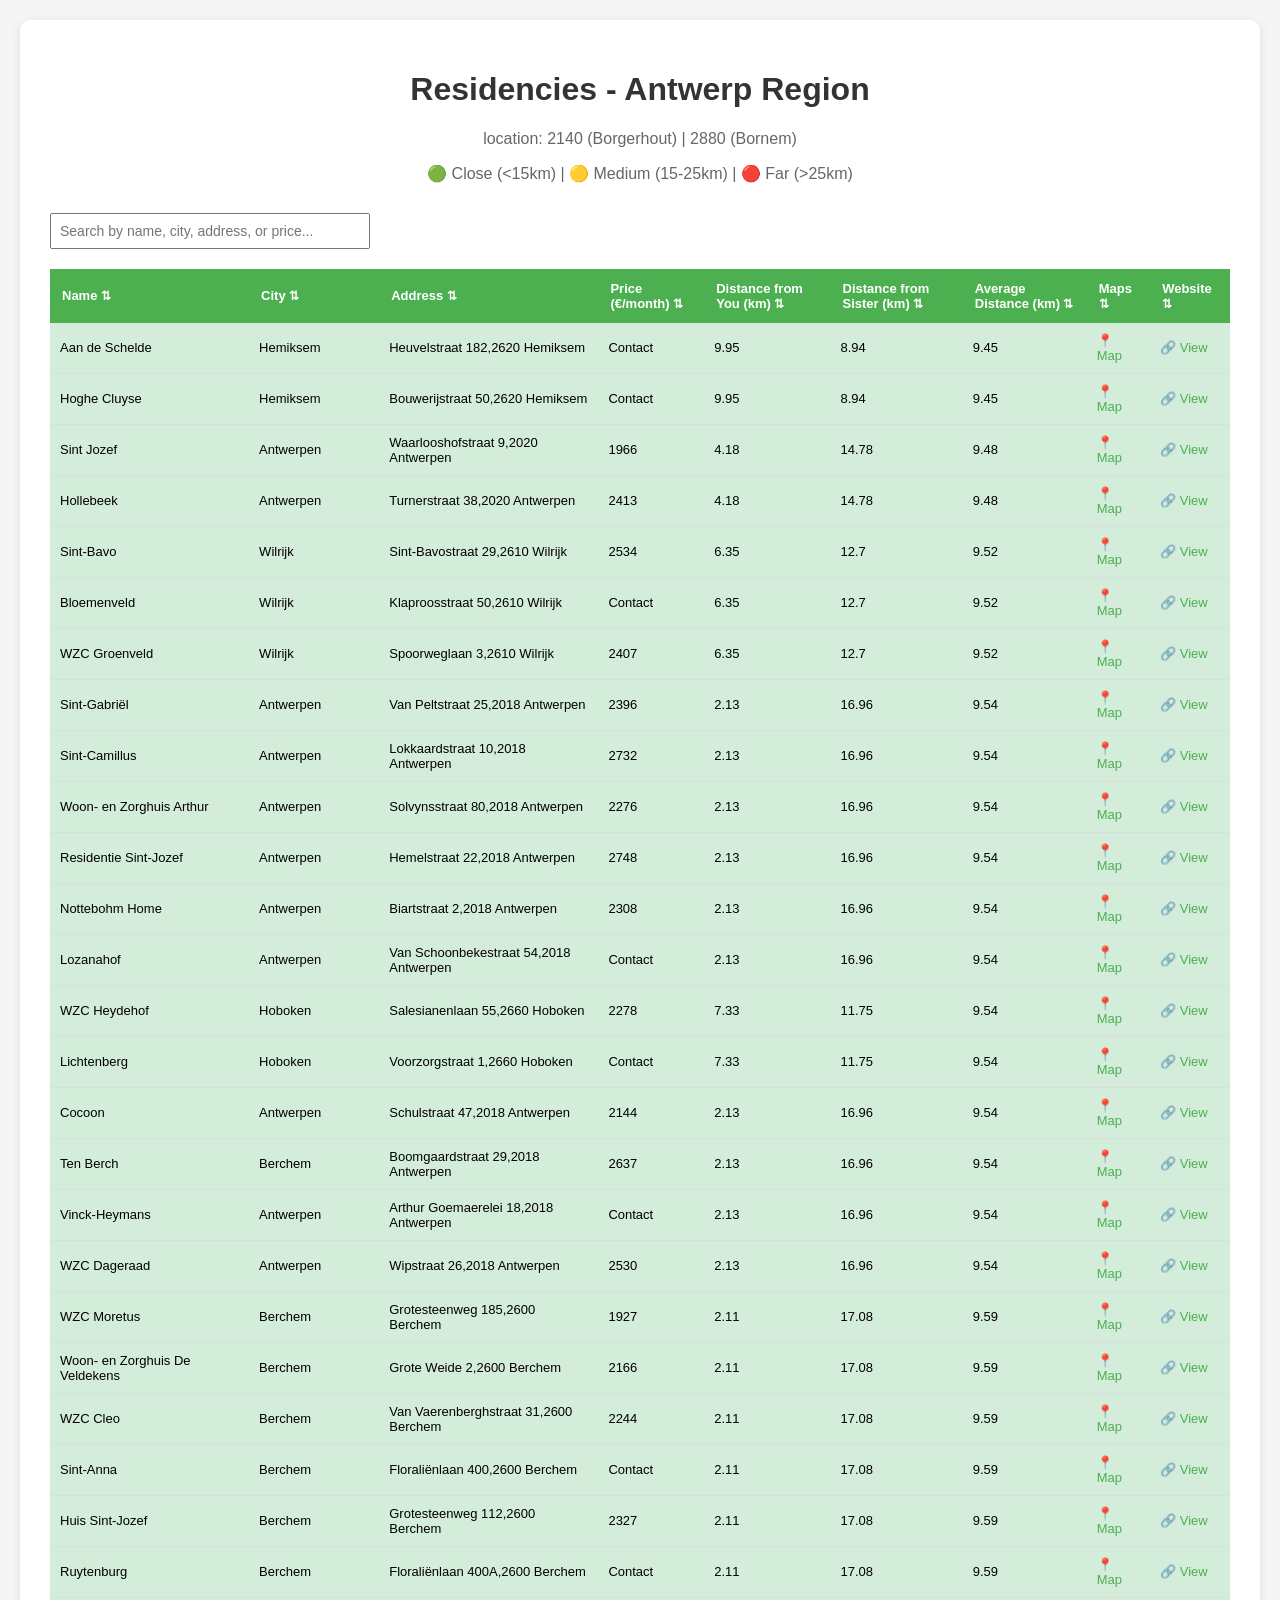
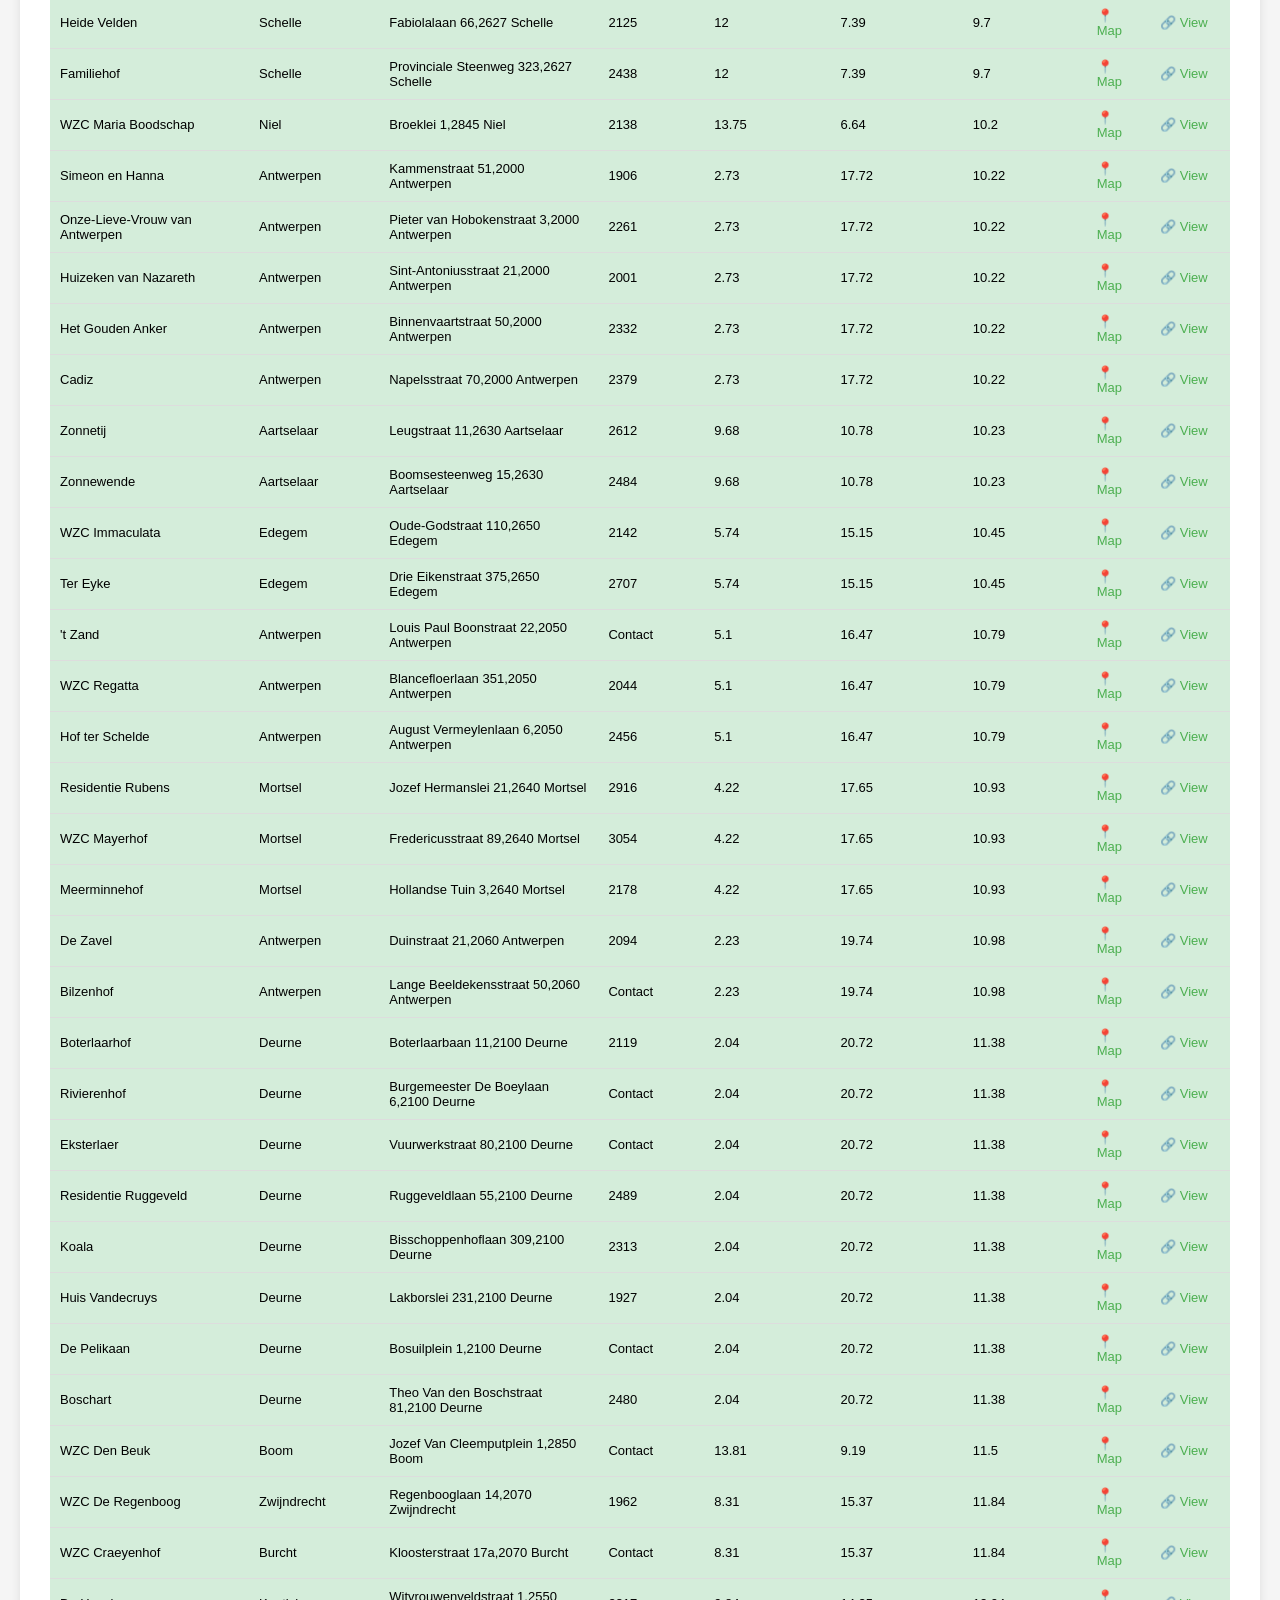
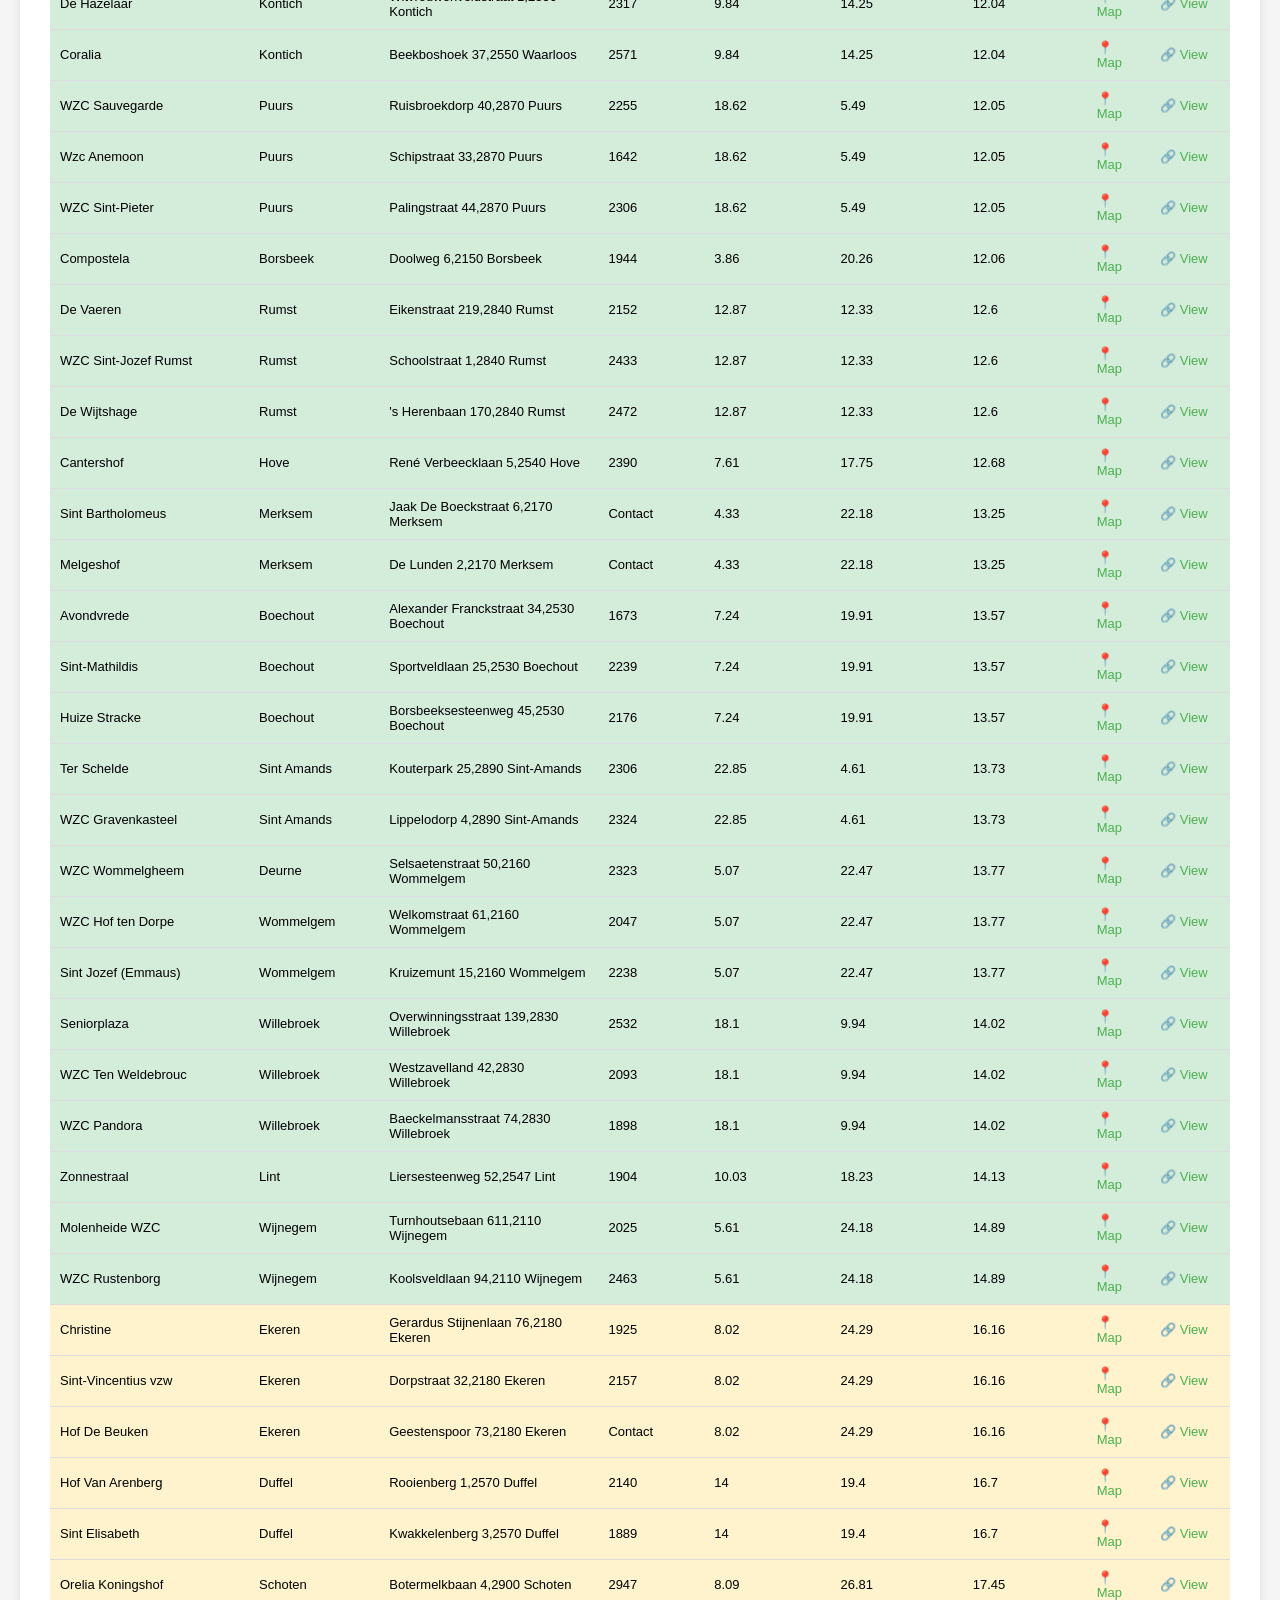
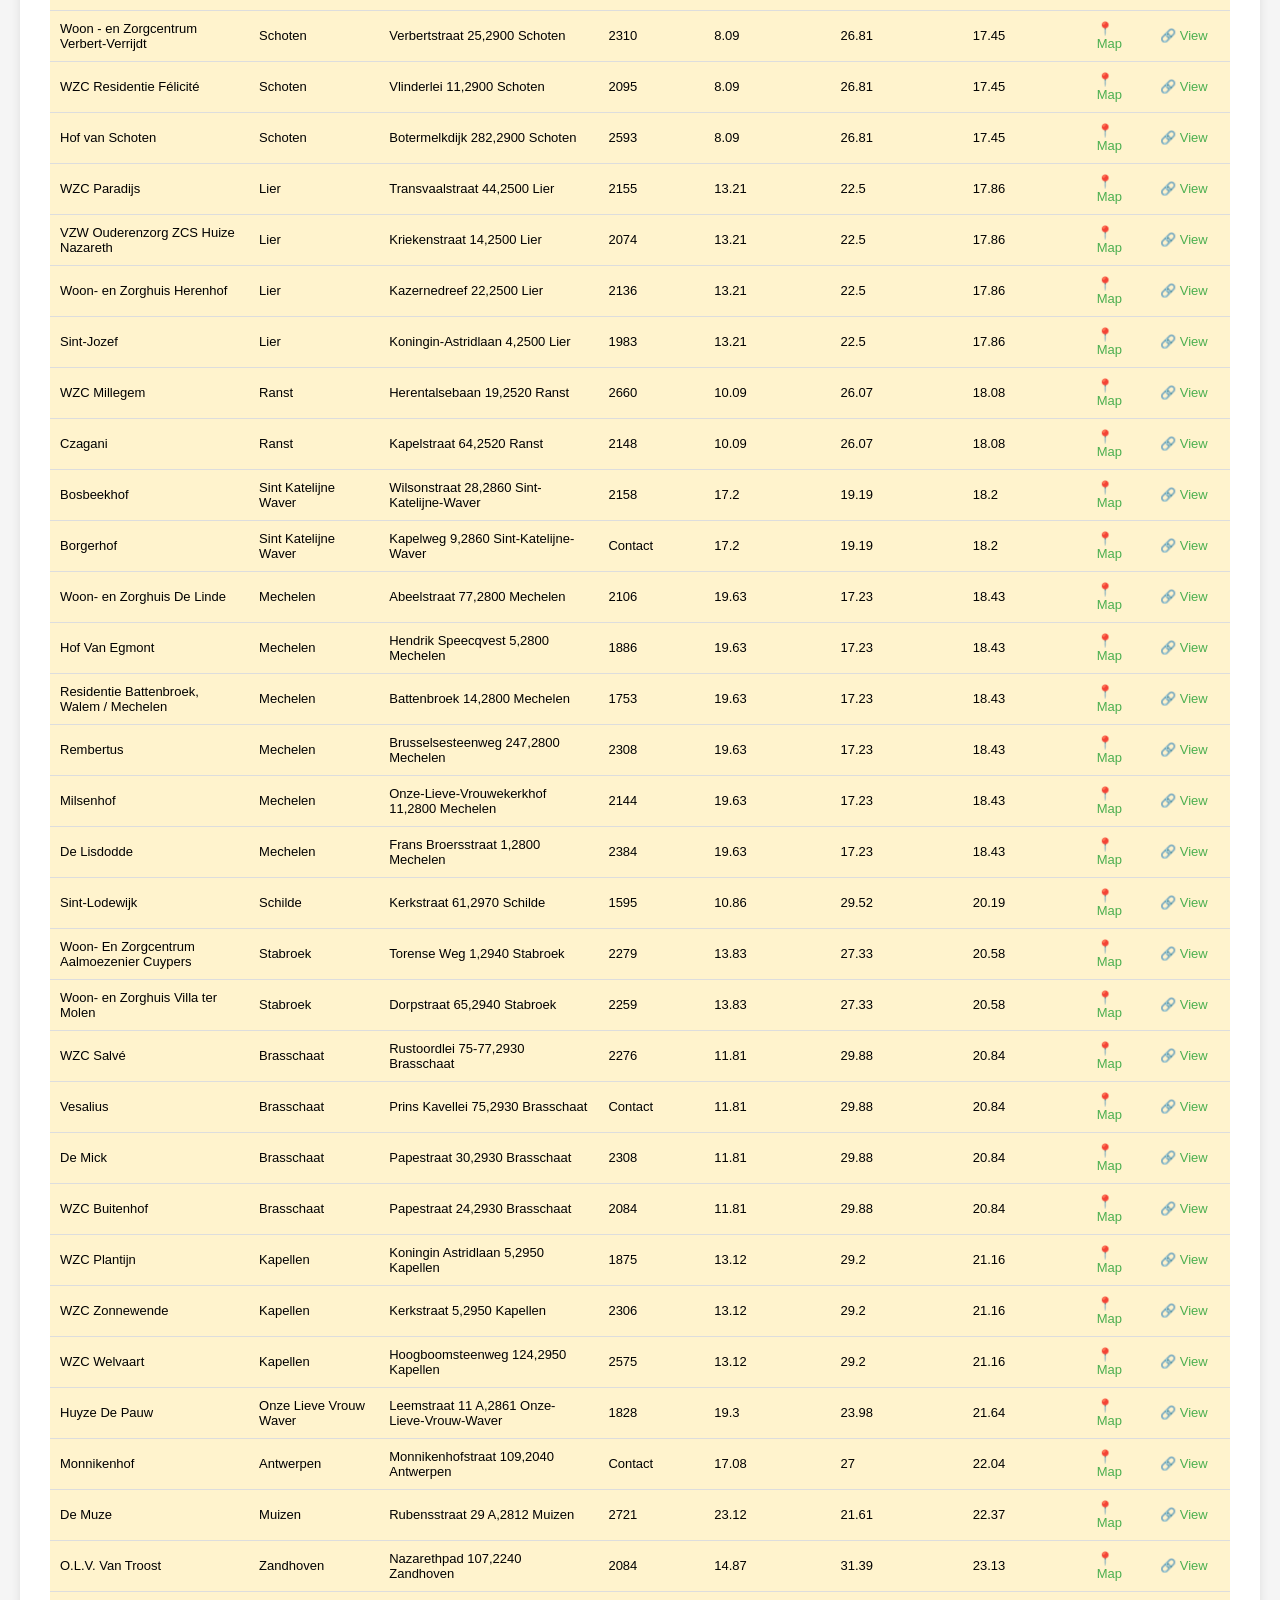
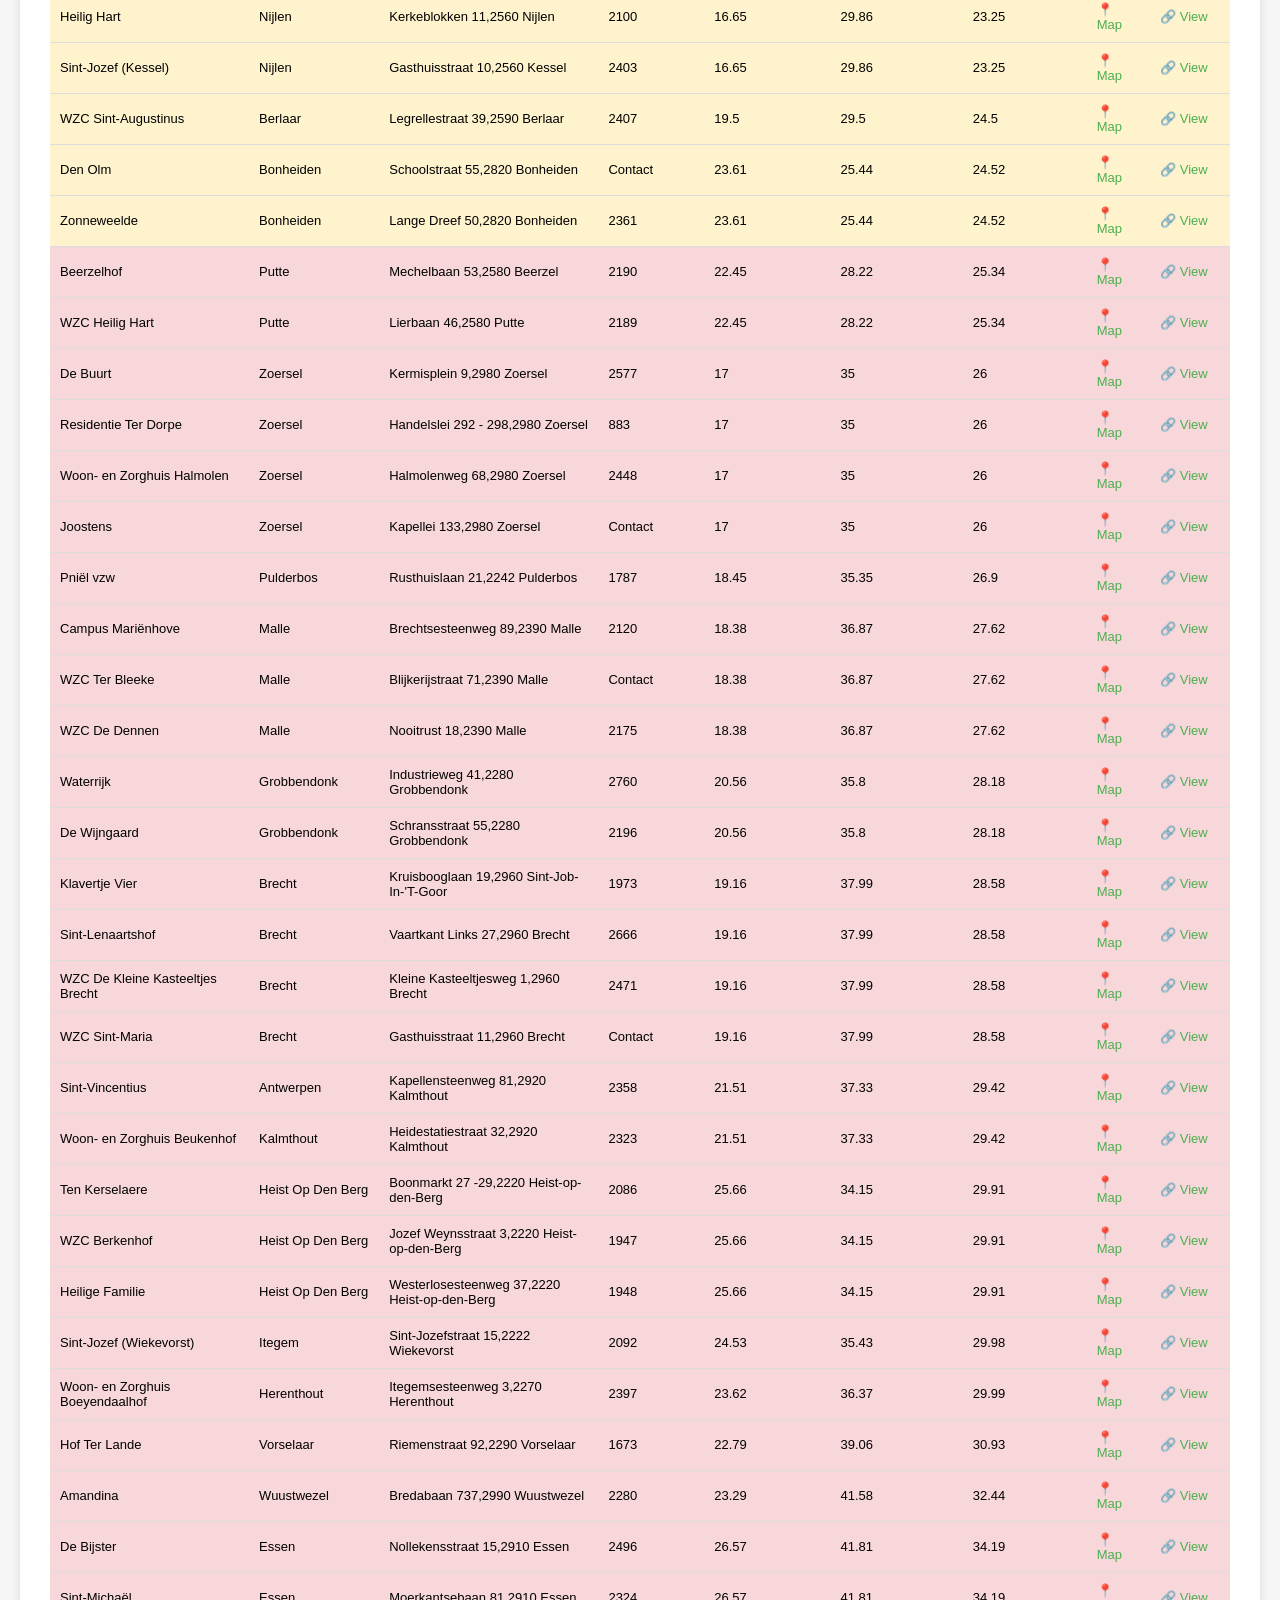
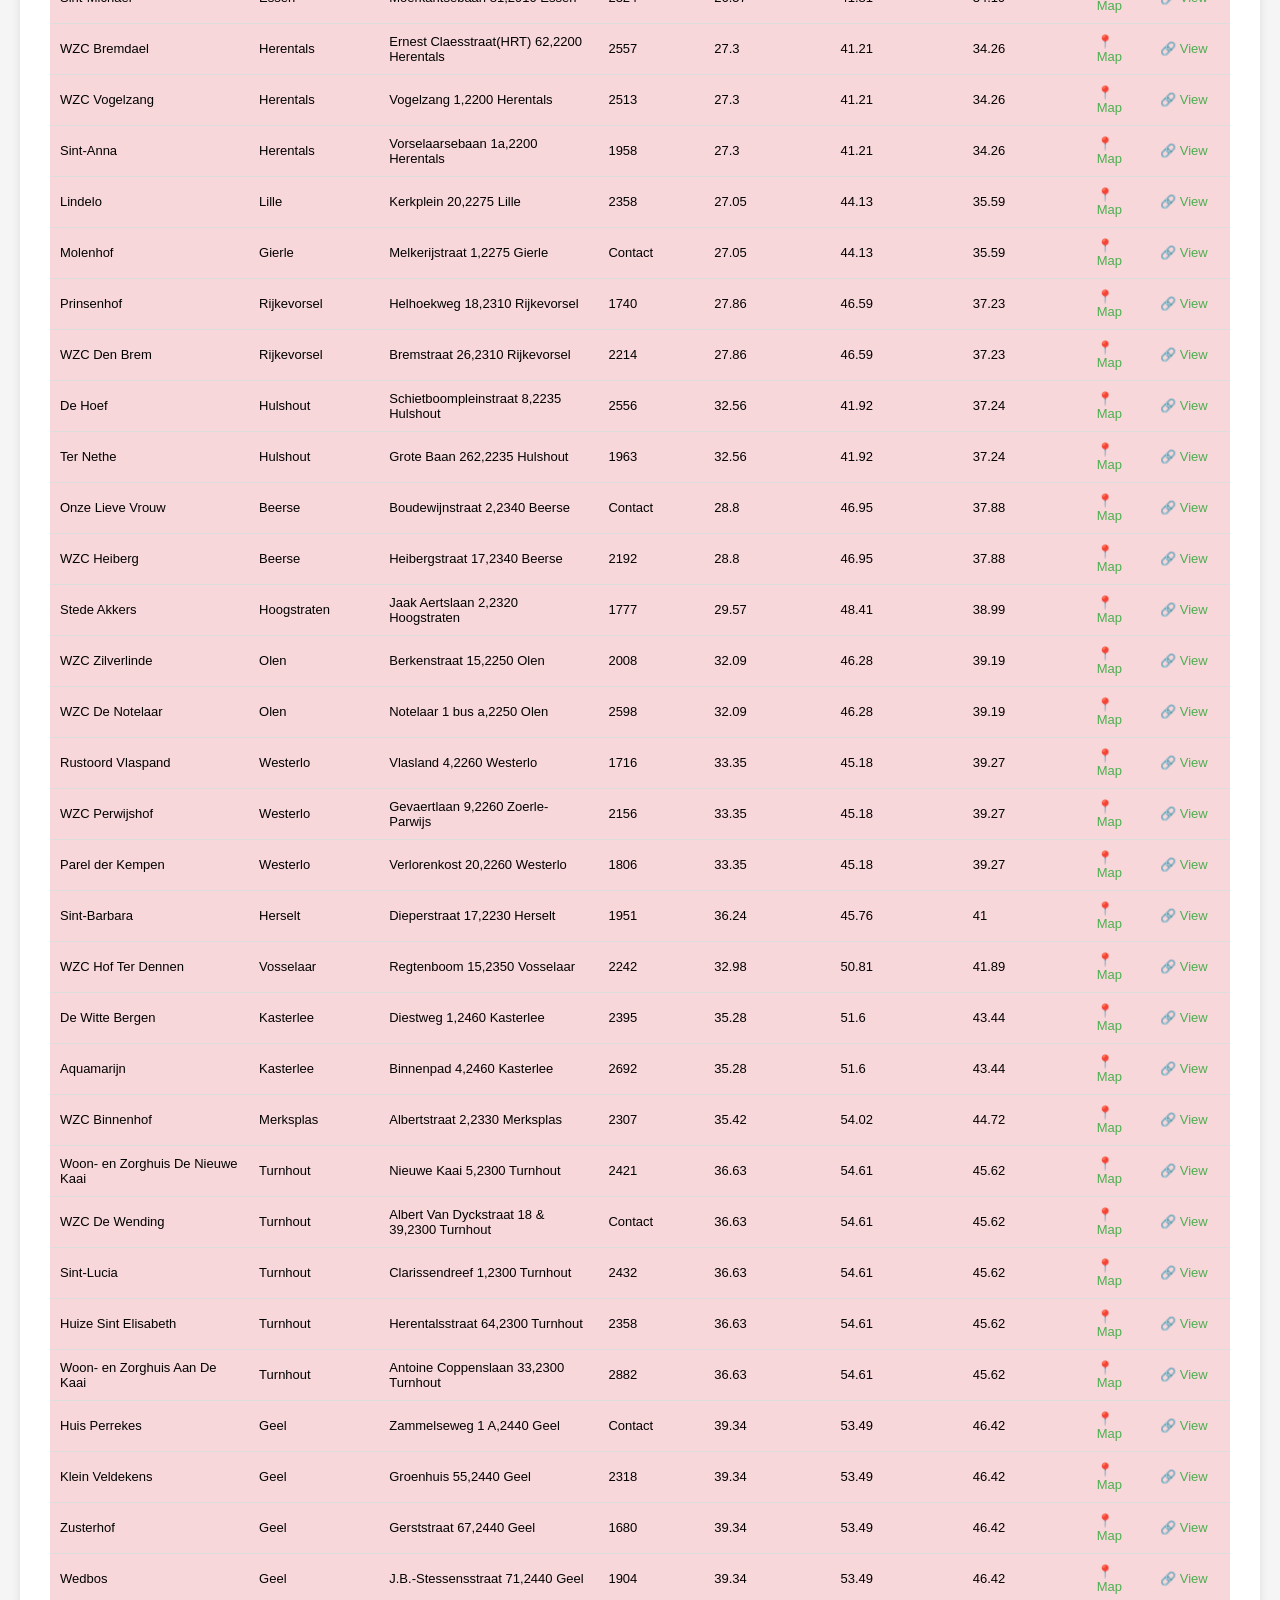
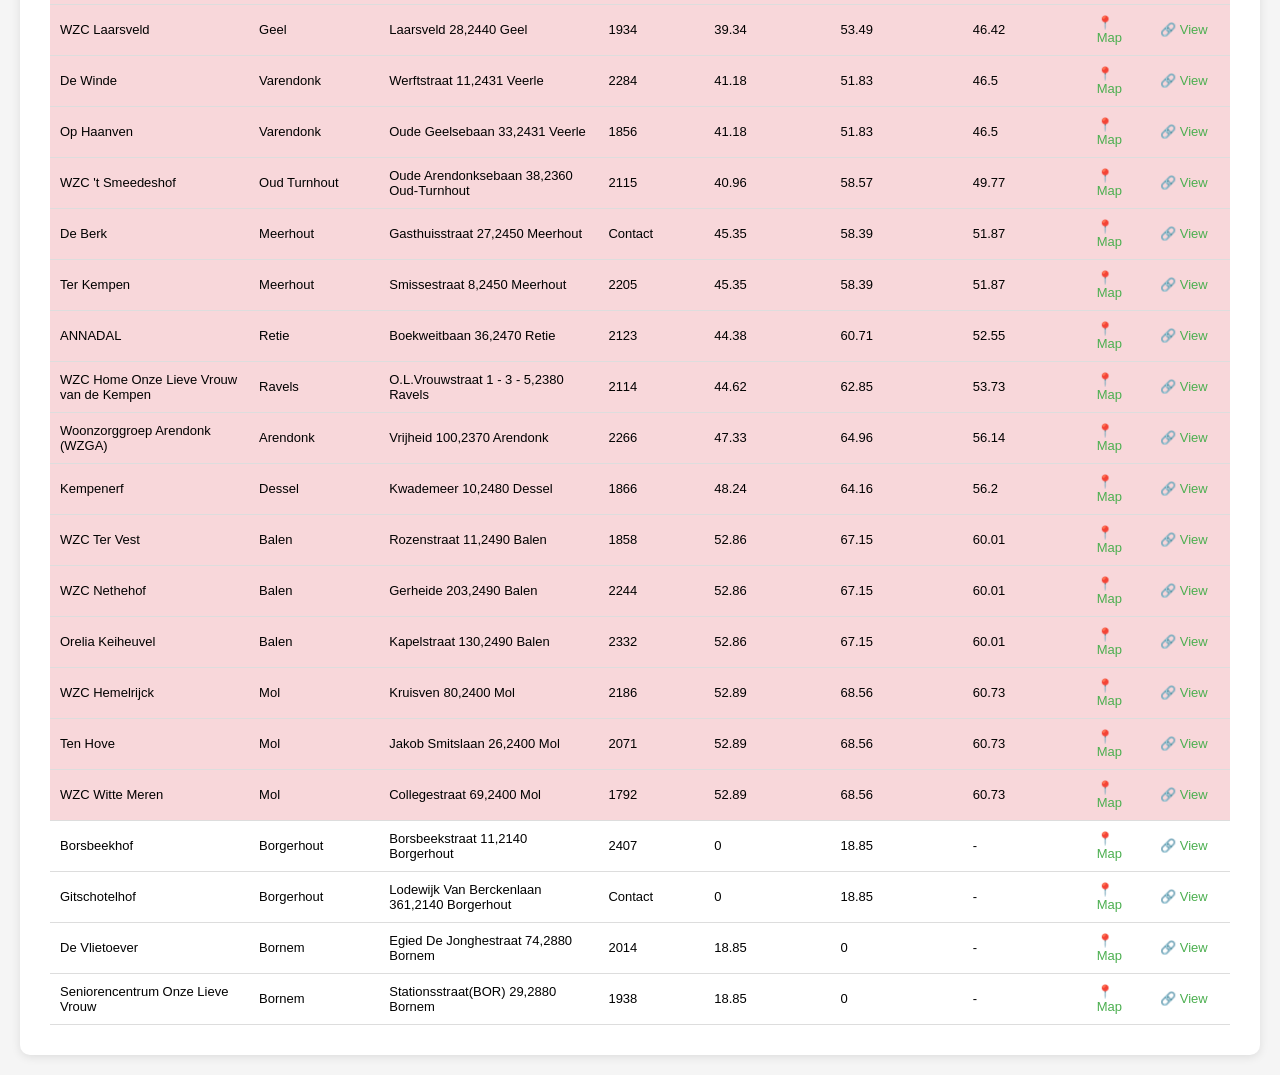
==== commit e458a664: "Add files via upload" ====
--- a/residencies.html
+++ b/residencies.html
@@ -2,7 +2,7 @@
 <html>
 <head>
     <meta charset="UTF-8">
-    <title>Senior Residencies with Distances - Antwerp</title>
+    <title>Senior Residencies - Antwerp</title>
     <style>
         body { 
             font-family: Arial, sans-serif; 
@@ -108,29 +108,10 @@
 </head>
 <body>
     <div class="container">
-        <h1>🏥 Senior Residencies with Distances - Antwerp Region</h1>
+        <h1>Residencies - Antwerp Region</h1>
         <div class="info">
-            <p>Your location: 2140 (Borgerhout) | Sister: 2880 (Bornem)</p>
+            <p>location: 2140 (Borgerhout) | 2880 (Bornem)</p>
             <p>🟢 Close (<15km) | 🟡 Medium (15-25km) | 🔴 Far (>25km)</p>
-        </div>
-        
-        <div class="stats" id="stats">
-            <div class="stat-box">
-                <div class="stat-label">Total Residencies</div>
-                <div class="stat-value" id="totalCount">-</div>
-            </div>
-            <div class="stat-box">
-                <div class="stat-label">Within 15km</div>
-                <div class="stat-value" id="closeCount">-</div>
-            </div>
-            <div class="stat-box">
-                <div class="stat-label">Within 25km</div>
-                <div class="stat-value" id="mediumCount">-</div>
-            </div>
-            <div class="stat-box">
-                <div class="stat-label">Average Distance</div>
-                <div class="stat-value" id="avgDistance">-</div>
-            </div>
         </div>
         
         <div class="filter">
